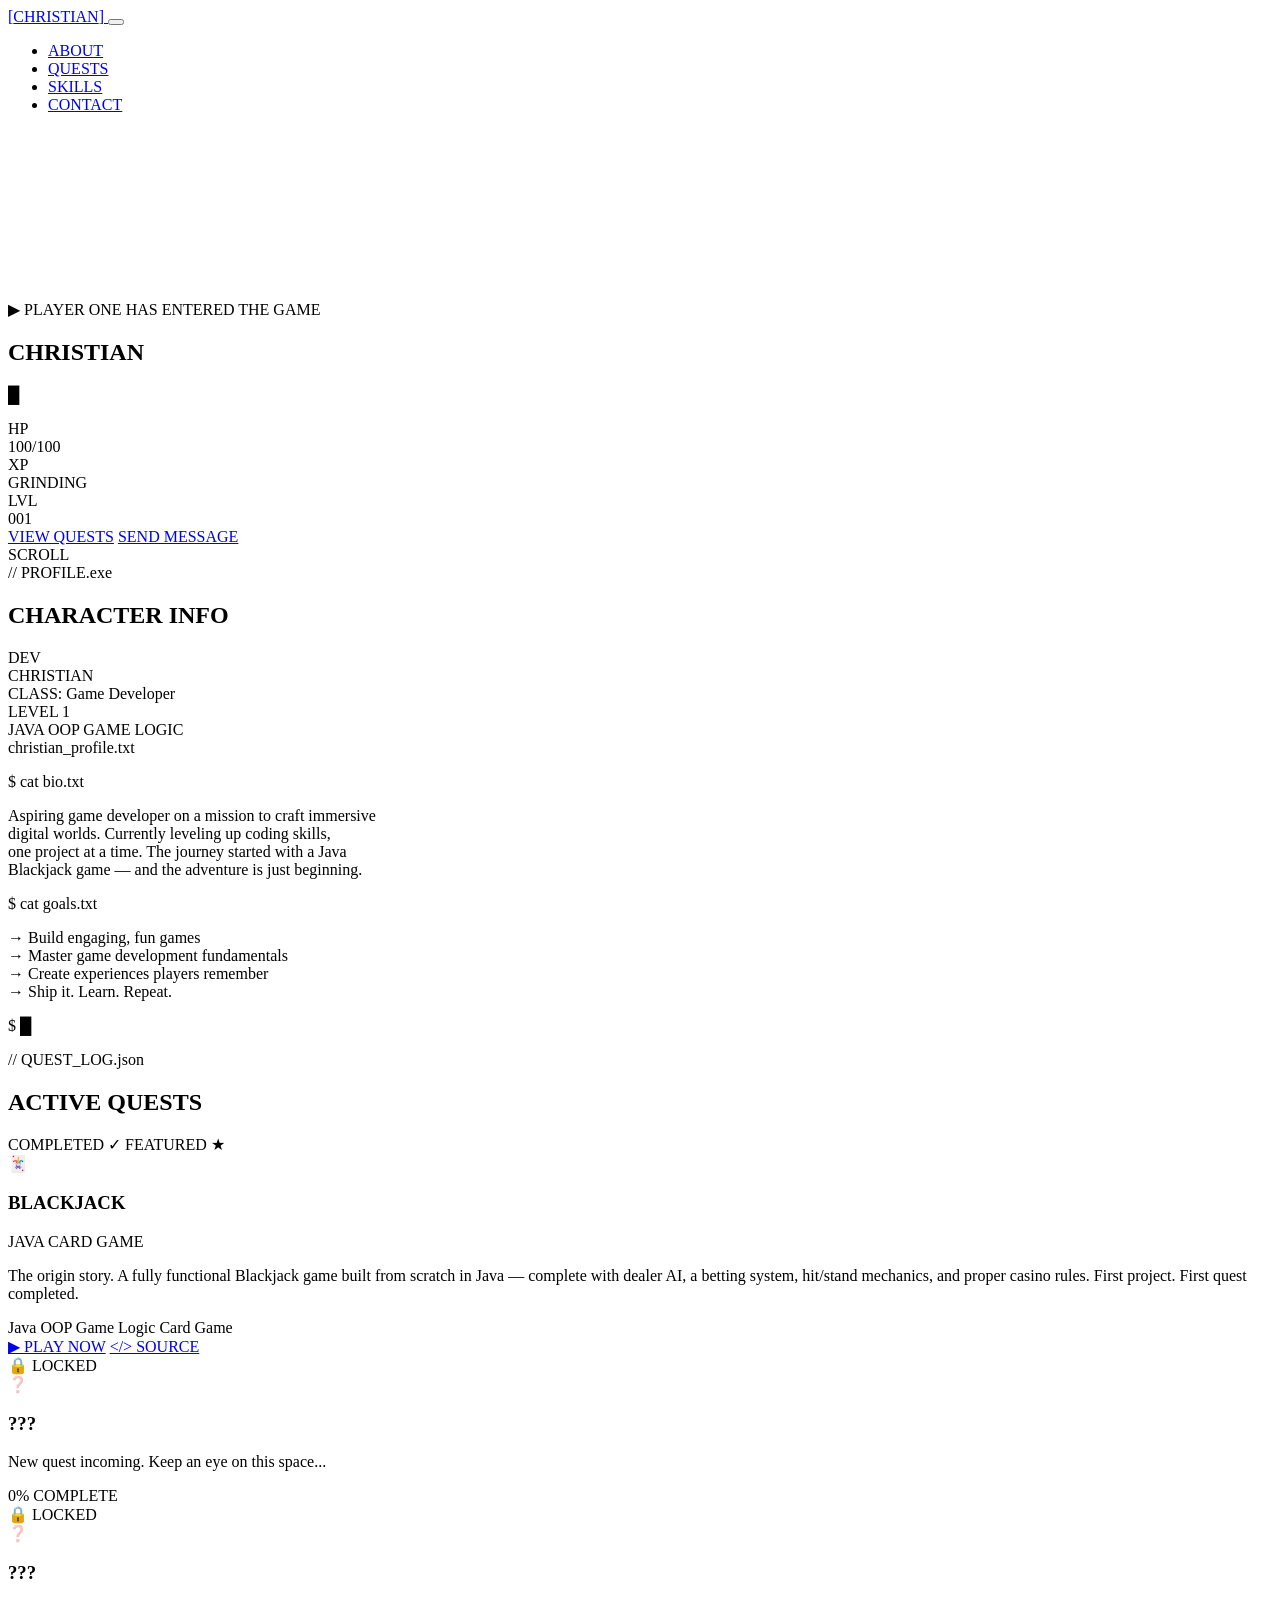
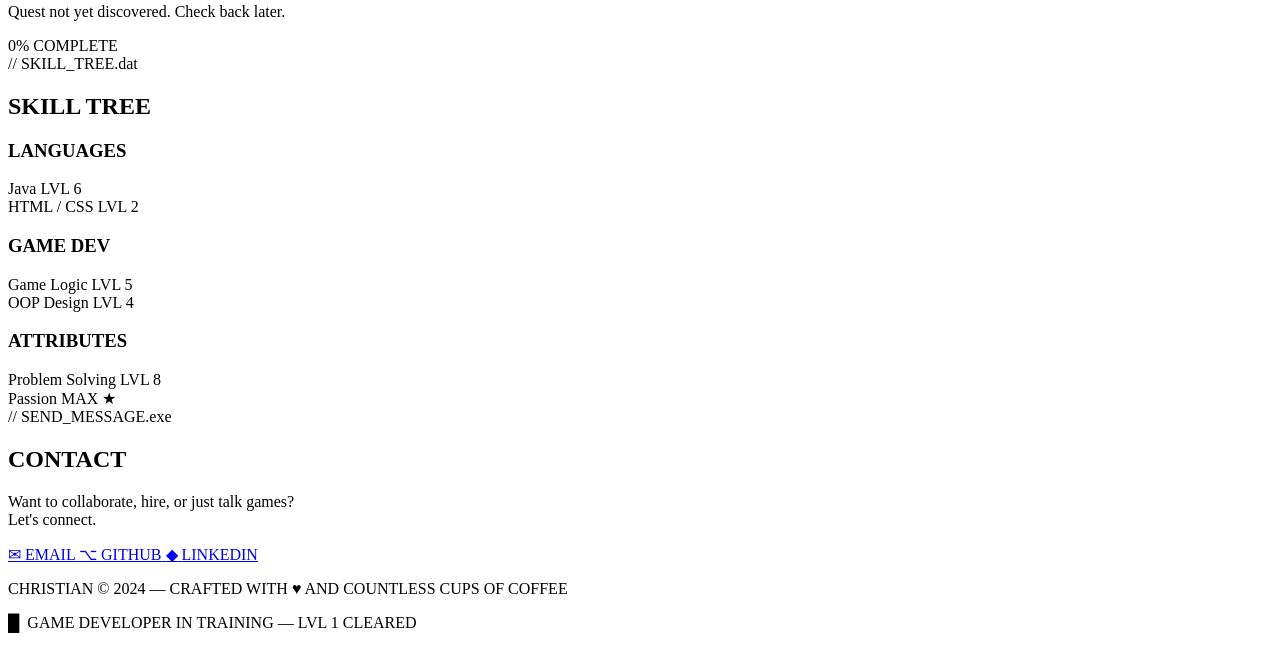
==== index.html @ 2ca14d45 "init: add portfolio HTML structure with all sections" ====
<!DOCTYPE html>
<html lang="en">
<head>
  <meta charset="UTF-8">
  <meta name="viewport" content="width=device-width, initial-scale=1.0">
  <title>Christian — Aspiring Game Developer</title>
  <link rel="preconnect" href="https://fonts.googleapis.com">
  <link rel="preconnect" href="https://fonts.gstatic.com" crossorigin>
  <link href="https://fonts.googleapis.com/css2?family=Press+Start+2P&family=Rajdhani:wght@300;400;500;600;700&family=JetBrains+Mono:wght@400;700&display=swap" rel="stylesheet">
  <link rel="stylesheet" href="assets/css/style.css">
</head>
<body>

  <div class="cursor" id="cursor"></div>
  <div class="cursor-dot" id="cursorDot"></div>
  <div class="scanlines"></div>

  <!-- ── NAV ── -->
  <nav class="nav" id="nav">
    <a href="#hero" class="nav-logo">
      <span class="bracket">[</span>CHRISTIAN<span class="bracket">]</span>
    </a>
    <button class="nav-toggle" id="navToggle" aria-label="Menu">
      <span></span><span></span><span></span>
    </button>
    <ul class="nav-links" id="navLinks">
      <li><a href="#about">ABOUT</a></li>
      <li><a href="#projects">QUESTS</a></li>
      <li><a href="#skills">SKILLS</a></li>
      <li><a href="#contact">CONTACT</a></li>
    </ul>
  </nav>

  <!-- ── HERO ── -->
  <section class="hero" id="hero">
    <canvas id="heroCanvas"></canvas>
    <div class="hero-content">
      <p class="hero-pre"><span class="blink">▶</span> PLAYER ONE HAS ENTERED THE GAME</p>
      <h1 class="hero-title glitch" data-text="CHRISTIAN">CHRISTIAN</h1>
      <p class="hero-sub"><span id="typewriter"></span><span class="blink">█</span></p>
      <div class="hero-stats">
        <div class="stat-row">
          <span class="stat-lbl">HP</span>
          <div class="stat-bar"><div class="stat-fill hp"></div></div>
          <span class="stat-val">100/100</span>
        </div>
        <div class="stat-row">
          <span class="stat-lbl">XP</span>
          <div class="stat-bar"><div class="stat-fill xp"></div></div>
          <span class="stat-val">GRINDING</span>
        </div>
        <div class="stat-row">
          <span class="stat-lbl">LVL</span>
          <div class="stat-bar"><div class="stat-fill lvl"></div></div>
          <span class="stat-val">001</span>
        </div>
      </div>
      <div class="hero-cta">
        <a href="#projects" class="btn btn-primary">VIEW QUESTS</a>
        <a href="#contact" class="btn btn-outline">SEND MESSAGE</a>
      </div>
    </div>
    <div class="scroll-hint">
      <span>SCROLL</span>
      <div class="scroll-arrow"></div>
    </div>
  </section>

  <!-- ── ABOUT ── -->
  <section class="section" id="about">
    <div class="container">
      <div class="section-head">
        <span class="section-pre">// PROFILE.exe</span>
        <h2 class="section-title">CHARACTER INFO</h2>
      </div>
      <div class="about-grid">
        <div class="char-card">
          <div class="char-avatar">
            <div class="pixel-char">
              <div class="px-head"></div>
              <div class="px-body"><span>DEV</span></div>
              <div class="px-legs"><div></div><div></div></div>
            </div>
          </div>
          <div class="char-meta">
            <div class="char-name">CHRISTIAN</div>
            <div class="char-class">CLASS: Game Developer</div>
            <div class="char-level">LEVEL <span class="gold">1</span></div>
            <div class="char-badges">
              <span class="badge green">JAVA</span>
              <span class="badge blue">OOP</span>
              <span class="badge gold">GAME LOGIC</span>
            </div>
          </div>
        </div>
        <div class="terminal-box">
          <div class="terminal-bar">
            <span class="tdot red"></span>
            <span class="tdot yellow"></span>
            <span class="tdot green"></span>
            <span class="tfile">christian_profile.txt</span>
          </div>
          <div class="terminal-body">
            <p><span class="prompt">$</span> <span class="cmd">cat bio.txt</span></p>
            <p class="out">
              Aspiring game developer on a mission to craft immersive<br>
              digital worlds. Currently leveling up coding skills,<br>
              one project at a time. The journey started with a Java<br>
              Blackjack game — and the adventure is just beginning.
            </p>
            <p><span class="prompt">$</span> <span class="cmd">cat goals.txt</span></p>
            <p class="out">
              → Build engaging, fun games<br>
              → Master game development fundamentals<br>
              → Create experiences players remember<br>
              → Ship it. Learn. Repeat.
            </p>
            <p><span class="prompt">$</span> <span class="blink">█</span></p>
          </div>
        </div>
      </div>
    </div>
  </section>

  <!-- ── PROJECTS ── -->
  <section class="section dark" id="projects">
    <div class="container">
      <div class="section-head">
        <span class="section-pre">// QUEST_LOG.json</span>
        <h2 class="section-title">ACTIVE QUESTS</h2>
      </div>
      <div class="projects-grid">

        <!-- Blackjack -->
        <div class="project-card featured">
          <div class="project-glow"></div>
          <div class="project-badges">
            <span class="badge green">COMPLETED ✓</span>
            <span class="badge gold">FEATURED ★</span>
          </div>
          <div class="project-icon">🃏</div>
          <h3 class="project-title">BLACKJACK</h3>
          <div class="project-meta">
            <span class="tag">JAVA</span>
            <span class="tag">CARD GAME</span>
          </div>
          <p class="project-desc">
            The origin story. A fully functional Blackjack game built from scratch in Java —
            complete with dealer AI, a betting system, hit/stand mechanics, and proper
            casino rules. First project. First quest completed.
          </p>
          <div class="project-tags">
            <span class="chip">Java</span>
            <span class="chip">OOP</span>
            <span class="chip">Game Logic</span>
            <span class="chip">Card Game</span>
          </div>
          <div class="project-actions">
            <a href="blackjack/" class="btn btn-primary btn-sm">▶ PLAY NOW</a>
            <a href="#" class="btn btn-outline btn-sm">&lt;/&gt; SOURCE</a>
          </div>
        </div>

        <!-- Locked 1 -->
        <div class="project-card locked">
          <div class="project-badges"><span class="badge dim">🔒 LOCKED</span></div>
          <div class="project-icon" style="opacity:.3">❓</div>
          <h3 class="project-title dim">???</h3>
          <p class="project-desc dim">New quest incoming. Keep an eye on this space...</p>
          <div class="xp-bar-wrap">
            <div class="xp-bar"><div class="xp-fill" style="width:0%"></div></div>
            <span class="xp-label">0% COMPLETE</span>
          </div>
        </div>

        <!-- Locked 2 -->
        <div class="project-card locked">
          <div class="project-badges"><span class="badge dim">🔒 LOCKED</span></div>
          <div class="project-icon" style="opacity:.3">❓</div>
          <h3 class="project-title dim">???</h3>
          <p class="project-desc dim">Quest not yet discovered. Check back later.</p>
          <div class="xp-bar-wrap">
            <div class="xp-bar"><div class="xp-fill" style="width:0%"></div></div>
            <span class="xp-label">0% COMPLETE</span>
          </div>
        </div>

      </div>
    </div>
  </section>

  <!-- ── SKILLS ── -->
  <section class="section" id="skills">
    <div class="container">
      <div class="section-head">
        <span class="section-pre">// SKILL_TREE.dat</span>
        <h2 class="section-title">SKILL TREE</h2>
      </div>
      <div class="skills-grid">

        <div class="skill-group">
          <h3 class="skill-group-title">LANGUAGES</h3>
          <div class="skill-item">
            <div class="skill-row">
              <span class="skill-name">Java</span>
              <span class="skill-lv">LVL 6</span>
            </div>
            <div class="xp-bar"><div class="xp-fill animate" data-xp="60"></div></div>
          </div>
          <div class="skill-item">
            <div class="skill-row">
              <span class="skill-name">HTML / CSS</span>
              <span class="skill-lv">LVL 2</span>
            </div>
            <div class="xp-bar"><div class="xp-fill animate" data-xp="20"></div></div>
          </div>
        </div>

        <div class="skill-group">
          <h3 class="skill-group-title">GAME DEV</h3>
          <div class="skill-item">
            <div class="skill-row">
              <span class="skill-name">Game Logic</span>
              <span class="skill-lv">LVL 5</span>
            </div>
            <div class="xp-bar"><div class="xp-fill animate" data-xp="50"></div></div>
          </div>
          <div class="skill-item">
            <div class="skill-row">
              <span class="skill-name">OOP Design</span>
              <span class="skill-lv">LVL 4</span>
            </div>
            <div class="xp-bar"><div class="xp-fill animate" data-xp="40"></div></div>
          </div>
        </div>

        <div class="skill-group">
          <h3 class="skill-group-title">ATTRIBUTES</h3>
          <div class="skill-item">
            <div class="skill-row">
              <span class="skill-name">Problem Solving</span>
              <span class="skill-lv">LVL 8</span>
            </div>
            <div class="xp-bar"><div class="xp-fill animate" data-xp="80"></div></div>
          </div>
          <div class="skill-item">
            <div class="skill-row">
              <span class="skill-name">Passion</span>
              <span class="skill-lv gold-text">MAX ★</span>
            </div>
            <div class="xp-bar"><div class="xp-fill animate gold-bar" data-xp="100"></div></div>
          </div>
        </div>

      </div>
    </div>
  </section>

  <!-- ── CONTACT ── -->
  <section class="section dark" id="contact">
    <div class="container">
      <div class="section-head">
        <span class="section-pre">// SEND_MESSAGE.exe</span>
        <h2 class="section-title">CONTACT</h2>
      </div>
      <div class="contact-wrap">
        <p class="contact-intro">
          Want to collaborate, hire, or just talk games?<br>Let's connect.
        </p>
        <div class="contact-links">
          <a href="mailto:christian@example.com" class="contact-card">
            <span class="contact-icon">✉</span>
            <span class="contact-lbl">EMAIL</span>
          </a>
          <a href="https://github.com" target="_blank" class="contact-card">
            <span class="contact-icon">⌥</span>
            <span class="contact-lbl">GITHUB</span>
          </a>
          <a href="https://linkedin.com" target="_blank" class="contact-card">
            <span class="contact-icon">◆</span>
            <span class="contact-lbl">LINKEDIN</span>
          </a>
        </div>
      </div>
    </div>
  </section>

  <!-- ── FOOTER ── -->
  <footer class="footer">
    <div class="container">
      <p class="footer-copy">
        <span class="green">CHRISTIAN</span> &copy; 2024 &mdash;
        CRAFTED WITH <span class="red">♥</span> AND COUNTLESS CUPS OF COFFEE
      </p>
      <p class="footer-sub">
        <span class="blink">█</span>&nbsp; GAME DEVELOPER IN TRAINING &mdash; LVL 1 CLEARED
      </p>
    </div>
  </footer>

  <script src="assets/js/main.js"></script>
</body>
</html>
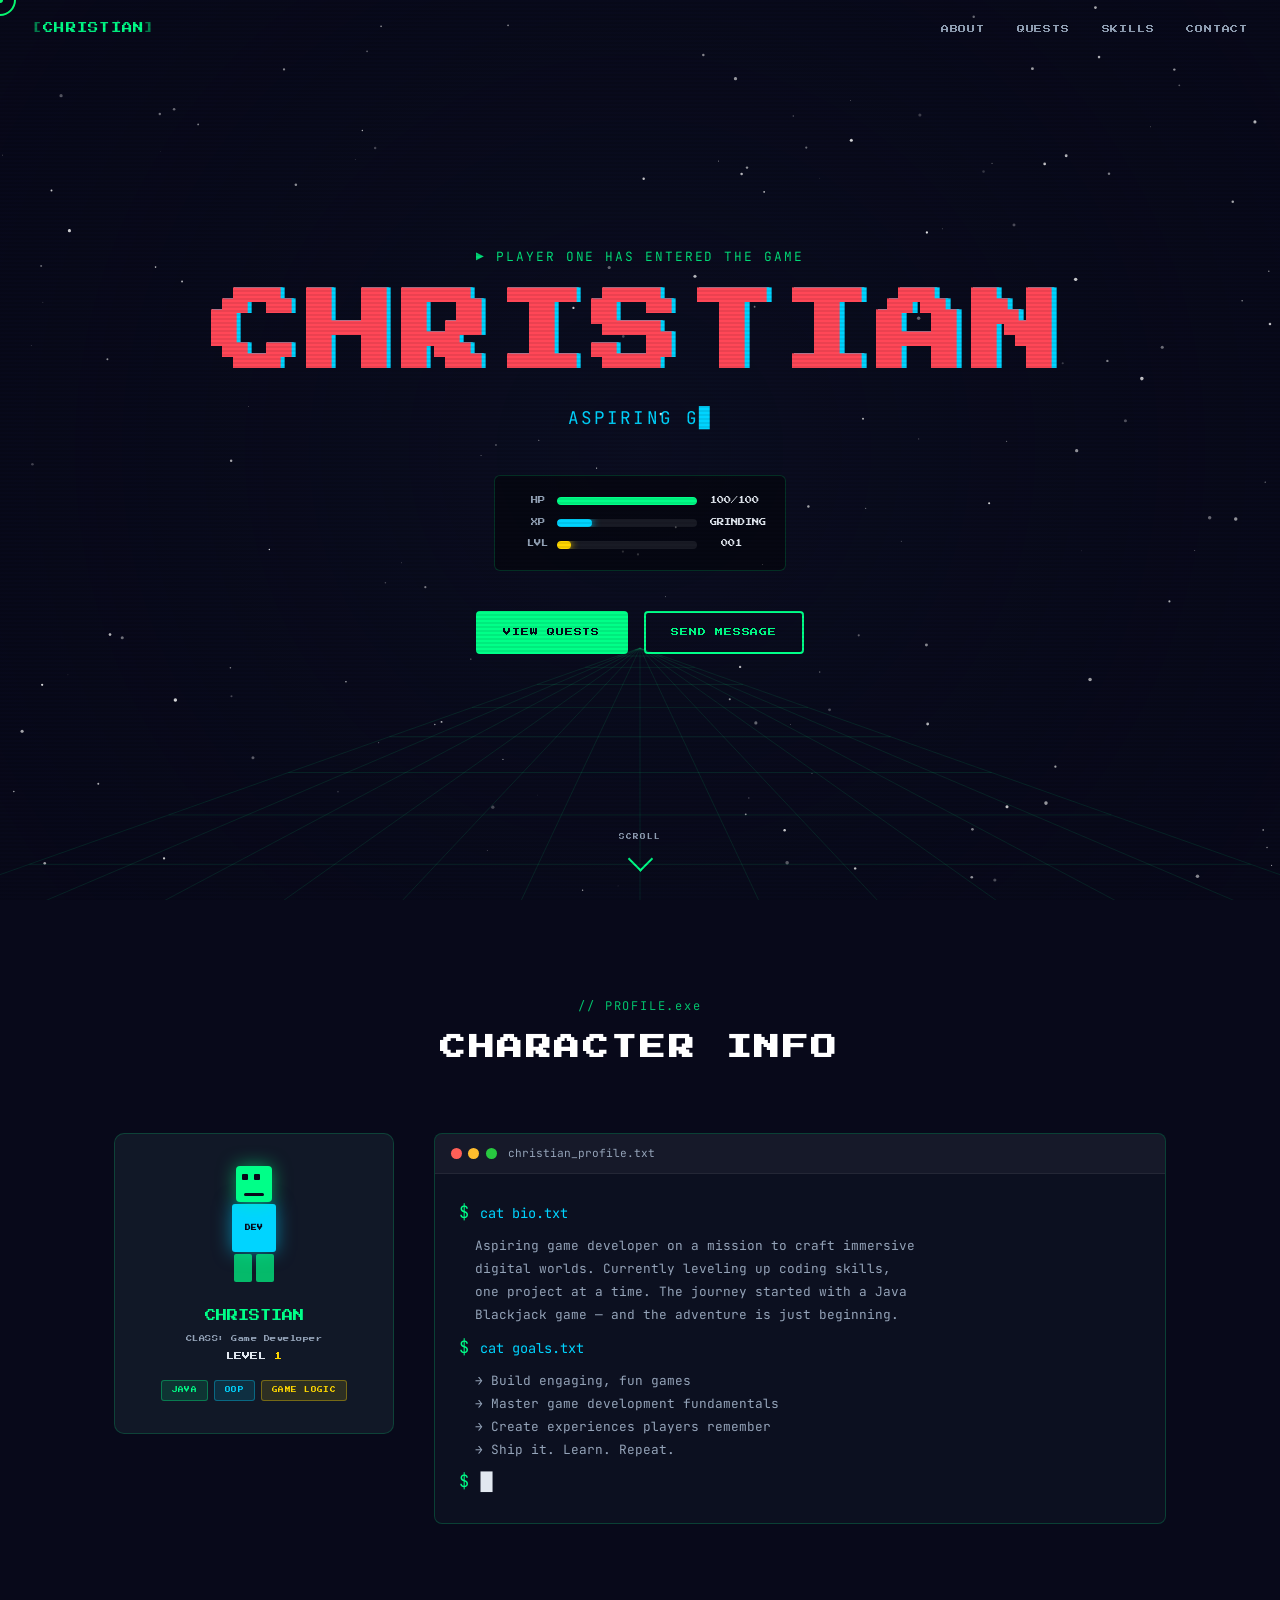
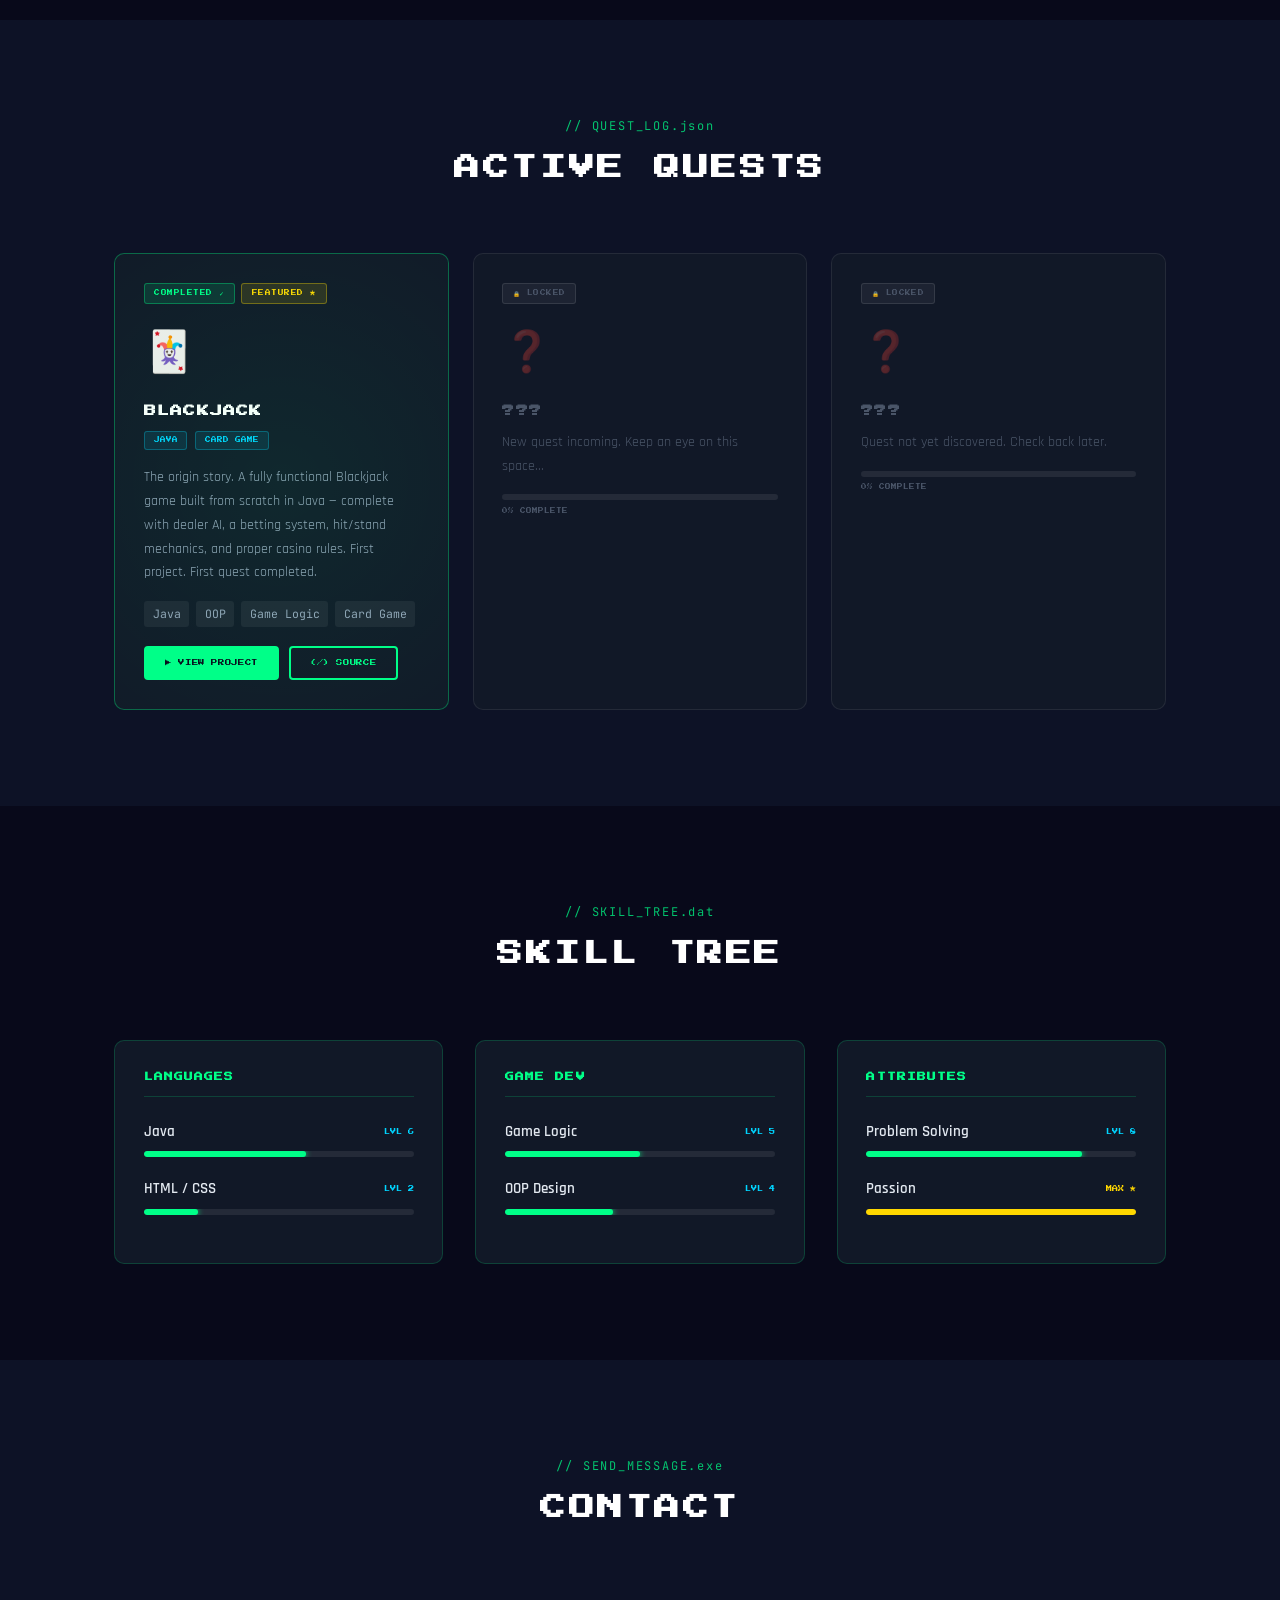
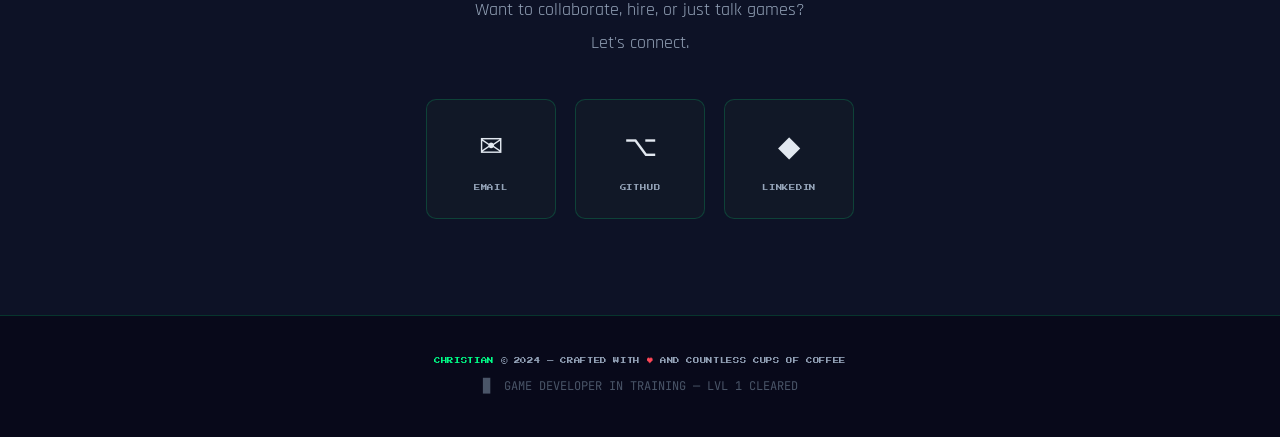
==== commit 834b0dc2: "feat: add Blackjack project showcase page with terminal demo and run instructions" ====
--- a/index.html
+++ b/index.html
@@ -156,8 +156,8 @@
             <span class="chip">Card Game</span>
           </div>
           <div class="project-actions">
-            <a href="blackjack/" class="btn btn-primary btn-sm">▶ PLAY NOW</a>
-            <a href="#" class="btn btn-outline btn-sm">&lt;/&gt; SOURCE</a>
+            <a href="blackjack/" class="btn btn-primary btn-sm">▶ VIEW PROJECT</a>
+            <a href="https://github.com" target="_blank" class="btn btn-outline btn-sm">&lt;/&gt; SOURCE</a>
           </div>
         </div>
 
--- a/assets/css/style.css
+++ b/assets/css/style.css
@@ -0,0 +1,724 @@
+/* ───────────────────────────────
+   TOKENS
+─────────────────────────────── */
+:root {
+  --bg:        #08091a;
+  --bg2:       #0d1226;
+  --panel:     #111827;
+  --border:    rgba(0,255,136,.18);
+  --green:     #00ff88;
+  --cyan:      #00d4ff;
+  --gold:      #ffd700;
+  --red:       #ff4757;
+  --dim:       #4a5568;
+  --text:      #e2e8f0;
+  --muted:     #94a3b8;
+  --glow-g:    0 0 18px rgba(0,255,136,.55);
+  --glow-c:    0 0 18px rgba(0,212,255,.55);
+  --glow-gold: 0 0 18px rgba(255,215,0,.55);
+  --font-px:   'Press Start 2P', monospace;
+  --font-body: 'Rajdhani', sans-serif;
+  --font-mono: 'JetBrains Mono', monospace;
+}
+
+/* ───────────────────────────────
+   RESET / BASE
+─────────────────────────────── */
+*, *::before, *::after { box-sizing: border-box; margin: 0; padding: 0; }
+
+html { scroll-behavior: smooth; }
+
+body {
+  background: var(--bg);
+  color: var(--text);
+  font-family: var(--font-body);
+  font-size: 17px;
+  line-height: 1.7;
+  overflow-x: hidden;
+  cursor: none;
+}
+
+a { color: inherit; text-decoration: none; }
+
+/* custom scrollbar */
+::-webkit-scrollbar { width: 6px; }
+::-webkit-scrollbar-track { background: var(--bg2); }
+::-webkit-scrollbar-thumb { background: var(--green); border-radius: 3px; }
+
+/* ───────────────────────────────
+   CURSOR
+─────────────────────────────── */
+.cursor, .cursor-dot {
+  position: fixed;
+  border-radius: 50%;
+  pointer-events: none;
+  z-index: 9999;
+  mix-blend-mode: difference;
+}
+.cursor {
+  width: 32px; height: 32px;
+  border: 2px solid var(--green);
+  transform: translate(-50%,-50%);
+  transition: transform .12s ease, width .2s, height .2s, border-color .2s;
+}
+.cursor-dot {
+  width: 6px; height: 6px;
+  background: var(--green);
+  transform: translate(-50%,-50%);
+}
+
+/* ───────────────────────────────
+   SCANLINES
+─────────────────────────────── */
+.scanlines {
+  position: fixed;
+  inset: 0;
+  background: repeating-linear-gradient(
+    to bottom,
+    transparent 0,
+    transparent 2px,
+    rgba(0,0,0,.08) 2px,
+    rgba(0,0,0,.08) 4px
+  );
+  pointer-events: none;
+  z-index: 9000;
+}
+
+/* ───────────────────────────────
+   ANIMATIONS
+─────────────────────────────── */
+@keyframes blink    { 0%,100%{opacity:1} 50%{opacity:0} }
+@keyframes float    { 0%,100%{transform:translateY(0)} 50%{transform:translateY(-12px)} }
+@keyframes glow-pulse { 0%,100%{box-shadow:var(--glow-g)} 50%{box-shadow:0 0 36px rgba(0,255,136,.9)} }
+@keyframes slideUp  { from{opacity:0;transform:translateY(40px)} to{opacity:1;transform:translateY(0)} }
+@keyframes xpFill   { from{width:0} to{width:var(--xp)} }
+@keyframes scroll-arrow {
+  0%  { opacity:1; transform:translateX(-50%) translateY(0) }
+  100%{ opacity:0; transform:translateX(-50%) translateY(12px) }
+}
+
+@keyframes glitch-1 {
+  0%,100%{ clip-path:inset(0 0 98% 0) }
+  20%    { clip-path:inset(30% 0 40% 0) }
+  40%    { clip-path:inset(70% 0 10% 0) }
+  60%    { clip-path:inset(10% 0 80% 0) }
+  80%    { clip-path:inset(55% 0 35% 0) }
+}
+@keyframes glitch-2 {
+  0%,100%{ clip-path:inset(98% 0 0 0) }
+  20%    { clip-path:inset(40% 0 30% 0) }
+  40%    { clip-path:inset(10% 0 70% 0) }
+  60%    { clip-path:inset(80% 0 10% 0) }
+  80%    { clip-path:inset(35% 0 55% 0) }
+}
+
+/* ───────────────────────────────
+   NAV
+─────────────────────────────── */
+.nav {
+  position: fixed;
+  top: 0; left: 0; right: 0;
+  display: flex;
+  align-items: center;
+  justify-content: space-between;
+  padding: .9rem 2rem;
+  z-index: 1000;
+  transition: background .3s, backdrop-filter .3s, box-shadow .3s;
+}
+.nav.scrolled {
+  background: rgba(8,9,26,.92);
+  backdrop-filter: blur(12px);
+  box-shadow: 0 1px 0 var(--border);
+}
+
+.nav-logo {
+  font-family: var(--font-px);
+  font-size: .65rem;
+  color: var(--green);
+  letter-spacing: .12em;
+}
+.nav-logo .bracket { opacity: .5; }
+.nav-logo:hover { text-shadow: var(--glow-g); }
+
+.nav-links {
+  display: flex;
+  gap: 2rem;
+  list-style: none;
+}
+.nav-links a {
+  font-family: var(--font-px);
+  font-size: .5rem;
+  letter-spacing: .1em;
+  color: var(--muted);
+  transition: color .2s, text-shadow .2s;
+}
+.nav-links a:hover { color: var(--green); text-shadow: var(--glow-g); }
+
+.nav-toggle {
+  display: none;
+  flex-direction: column;
+  gap: 5px;
+  background: none;
+  border: none;
+  cursor: none;
+  padding: 4px;
+}
+.nav-toggle span {
+  display: block;
+  width: 24px; height: 2px;
+  background: var(--green);
+  transition: .3s;
+}
+
+/* ───────────────────────────────
+   HERO
+─────────────────────────────── */
+.hero {
+  position: relative;
+  height: 100vh;
+  min-height: 600px;
+  display: flex;
+  align-items: center;
+  justify-content: center;
+  overflow: hidden;
+}
+#heroCanvas {
+  position: absolute;
+  inset: 0;
+  width: 100%;
+  height: 100%;
+}
+
+.hero-content {
+  position: relative;
+  z-index: 2;
+  text-align: center;
+  animation: slideUp .8s ease .2s both;
+}
+
+.hero-pre {
+  font-family: var(--font-mono);
+  font-size: .8rem;
+  color: var(--green);
+  letter-spacing: .15em;
+  margin-bottom: 1.2rem;
+  opacity: .85;
+}
+
+.hero-title {
+  font-family: var(--font-px);
+  font-size: clamp(2rem, 8vw, 5.5rem);
+  color: #fff;
+  letter-spacing: .08em;
+  line-height: 1.1;
+  margin-bottom: 1.2rem;
+  position: relative;
+}
+
+/* Glitch effect */
+.glitch::before,
+.glitch::after {
+  content: attr(data-text);
+  position: absolute;
+  inset: 0;
+  font-family: inherit;
+  font-size: inherit;
+  letter-spacing: inherit;
+}
+.glitch::before {
+  color: var(--cyan);
+  left: 3px;
+  text-shadow: -2px 0 var(--red);
+  animation: glitch-1 2.5s infinite steps(1) 1s;
+}
+.glitch::after {
+  color: var(--red);
+  left: -3px;
+  text-shadow: 2px 0 var(--cyan);
+  animation: glitch-2 2.5s infinite steps(1) 1s;
+}
+
+.hero-sub {
+  font-family: var(--font-mono);
+  font-size: clamp(.75rem, 2vw, 1.1rem);
+  color: var(--cyan);
+  letter-spacing: .12em;
+  min-height: 1.8em;
+  margin-bottom: 2.5rem;
+}
+
+.hero-stats {
+  display: inline-flex;
+  flex-direction: column;
+  gap: .6rem;
+  margin-bottom: 2.5rem;
+  background: rgba(0,0,0,.4);
+  border: 1px solid var(--border);
+  padding: 1.2rem 2rem;
+  border-radius: 6px;
+}
+.stat-row {
+  display: flex;
+  align-items: center;
+  gap: .8rem;
+  font-family: var(--font-px);
+  font-size: .45rem;
+}
+.stat-lbl { color: var(--muted); width: 2.5em; text-align: right; }
+.stat-val  { color: var(--text); width: 6em; }
+.stat-bar  {
+  width: 140px; height: 8px;
+  background: rgba(255,255,255,.08);
+  border-radius: 4px;
+  overflow: hidden;
+}
+.stat-fill {
+  height: 100%;
+  border-radius: 4px;
+  transition: width 1.2s ease;
+}
+.stat-fill.hp  { width: 100%; background: var(--green); box-shadow: 0 0 8px var(--green); }
+.stat-fill.xp  { width: 25%;  background: var(--cyan);  box-shadow: 0 0 8px var(--cyan);  }
+.stat-fill.lvl { width: 10%;  background: var(--gold);  box-shadow: 0 0 8px var(--gold);  }
+
+.hero-cta {
+  display: flex;
+  gap: 1rem;
+  justify-content: center;
+  flex-wrap: wrap;
+}
+
+/* ───────────────────────────────
+   BUTTONS
+─────────────────────────────── */
+.btn {
+  font-family: var(--font-px);
+  font-size: .5rem;
+  letter-spacing: .1em;
+  padding: .8rem 1.6rem;
+  border-radius: 4px;
+  border: 2px solid transparent;
+  cursor: none;
+  transition: box-shadow .2s, transform .15s, background .2s;
+  display: inline-block;
+}
+.btn:active { transform: scale(.96); }
+
+.btn-primary {
+  background: var(--green);
+  color: #08091a;
+  border-color: var(--green);
+}
+.btn-primary:hover { box-shadow: var(--glow-g); }
+
+.btn-outline {
+  background: transparent;
+  color: var(--green);
+  border-color: var(--green);
+}
+.btn-outline:hover { background: rgba(0,255,136,.1); box-shadow: var(--glow-g); }
+
+.btn-sm { font-size: .4rem; padding: .6rem 1.2rem; }
+
+/* ───────────────────────────────
+   SCROLL HINT
+─────────────────────────────── */
+.scroll-hint {
+  position: absolute;
+  bottom: 2rem;
+  left: 50%;
+  transform: translateX(-50%);
+  text-align: center;
+  font-family: var(--font-px);
+  font-size: .35rem;
+  color: var(--muted);
+  letter-spacing: .15em;
+  z-index: 2;
+}
+.scroll-arrow {
+  margin: .5rem auto 0;
+  width: 18px; height: 18px;
+  border-right: 2px solid var(--green);
+  border-bottom: 2px solid var(--green);
+  transform: rotate(45deg);
+  animation: scroll-arrow 1.2s ease-in-out infinite;
+}
+
+/* ───────────────────────────────
+   SECTIONS
+─────────────────────────────── */
+.section { padding: 6rem 0; }
+.section.dark { background: var(--bg2); }
+
+.container { max-width: 1100px; margin: 0 auto; padding: 0 1.5rem; }
+
+.section-head {
+  text-align: center;
+  margin-bottom: 4rem;
+}
+.section-pre {
+  display: block;
+  font-family: var(--font-mono);
+  font-size: .75rem;
+  color: var(--green);
+  letter-spacing: .15em;
+  margin-bottom: .6rem;
+  opacity: .75;
+}
+.section-title {
+  font-family: var(--font-px);
+  font-size: clamp(1rem, 3vw, 1.6rem);
+  color: #fff;
+  letter-spacing: .1em;
+}
+
+/* ───────────────────────────────
+   ABOUT
+─────────────────────────────── */
+.about-grid {
+  display: grid;
+  grid-template-columns: 280px 1fr;
+  gap: 2.5rem;
+  align-items: start;
+}
+
+.char-card {
+  background: var(--panel);
+  border: 1px solid var(--border);
+  border-radius: 10px;
+  padding: 2rem 1.5rem;
+  text-align: center;
+  animation: float 5s ease-in-out infinite;
+}
+
+/* Pixel art character (CSS only) */
+.pixel-char {
+  display: flex;
+  flex-direction: column;
+  align-items: center;
+  gap: 2px;
+  margin-bottom: 1.5rem;
+}
+.px-head {
+  width: 36px; height: 36px;
+  background: var(--green);
+  border-radius: 4px;
+  position: relative;
+  box-shadow: var(--glow-g);
+}
+.px-head::before {
+  content:'';
+  position: absolute;
+  top: 8px; left: 6px;
+  width: 6px; height: 6px;
+  background: var(--bg);
+  box-shadow: 12px 0 0 var(--bg);
+  border-radius: 1px;
+}
+.px-head::after {
+  content:'';
+  position: absolute;
+  bottom: 6px; left: 8px;
+  width: 20px; height: 3px;
+  background: var(--bg);
+  border-radius: 2px;
+}
+.px-body {
+  width: 44px; height: 48px;
+  background: var(--cyan);
+  border-radius: 3px;
+  display: flex;
+  align-items: center;
+  justify-content: center;
+  box-shadow: var(--glow-c);
+}
+.px-body span {
+  font-family: var(--font-px);
+  font-size: .35rem;
+  color: var(--bg);
+  font-weight: 700;
+}
+.px-legs {
+  display: flex;
+  gap: 4px;
+}
+.px-legs div {
+  width: 18px; height: 28px;
+  background: var(--green);
+  border-radius: 2px;
+  opacity: .7;
+}
+
+.char-meta { font-family: var(--font-px); }
+.char-name  { font-size: .7rem; color: var(--green); margin-bottom: .5rem; }
+.char-class { font-size: .38rem; color: var(--muted); letter-spacing: .08em; margin-bottom: .4rem; }
+.char-level { font-size: .5rem; color: var(--text); margin-bottom: 1rem; }
+.char-badges { display: flex; flex-wrap: wrap; gap: .4rem; justify-content: center; }
+
+/* Badges / chips */
+.badge {
+  font-family: var(--font-px);
+  font-size: .35rem;
+  letter-spacing: .08em;
+  padding: .3rem .6rem;
+  border-radius: 3px;
+  display: inline-block;
+}
+.badge.green  { background: rgba(0,255,136,.12); color: var(--green); border: 1px solid rgba(0,255,136,.35); }
+.badge.blue   { background: rgba(0,212,255,.12); color: var(--cyan);  border: 1px solid rgba(0,212,255,.35); }
+.badge.gold   { background: rgba(255,215,0,.12); color: var(--gold);  border: 1px solid rgba(255,215,0,.35); }
+.badge.dim    { background: rgba(255,255,255,.05); color: var(--dim); border: 1px solid rgba(255,255,255,.1); }
+
+/* Terminal box */
+.terminal-box {
+  background: #0c1020;
+  border: 1px solid rgba(0,255,136,.2);
+  border-radius: 8px;
+  overflow: hidden;
+}
+.terminal-bar {
+  display: flex;
+  align-items: center;
+  gap: .4rem;
+  background: rgba(255,255,255,.04);
+  padding: .6rem 1rem;
+  border-bottom: 1px solid rgba(255,255,255,.06);
+}
+.tdot { width: 11px; height: 11px; border-radius: 50%; display: inline-block; }
+.tdot.red    { background: #ff5f57; }
+.tdot.yellow { background: #ffbd2e; }
+.tdot.green  { background: #28c840; }
+.tfile {
+  font-family: var(--font-mono);
+  font-size: .7rem;
+  color: var(--muted);
+  margin-left: .3rem;
+}
+.terminal-body { padding: 1.5rem 1.5rem 1.2rem; }
+.terminal-body p { margin-bottom: .4rem; }
+.prompt { color: var(--green); font-family: var(--font-mono); margin-right: .4rem; }
+.cmd    { color: var(--cyan); font-family: var(--font-mono); font-size: .85rem; }
+.out    { color: var(--muted); font-family: var(--font-mono); font-size: .8rem; line-height: 1.8; padding-left: 1rem; margin-bottom: .8rem; }
+
+/* ───────────────────────────────
+   PROJECTS
+─────────────────────────────── */
+.projects-grid {
+  display: grid;
+  grid-template-columns: repeat(3, 1fr);
+  gap: 1.5rem;
+}
+
+.project-card {
+  position: relative;
+  background: var(--panel);
+  border: 1px solid rgba(255,255,255,.08);
+  border-radius: 10px;
+  padding: 1.8rem;
+  transition: transform .25s, border-color .25s, box-shadow .25s;
+  overflow: hidden;
+}
+.project-card:hover { transform: translateY(-6px); }
+.project-card.featured {
+  border-color: rgba(0,255,136,.35);
+  grid-column: 1; /* keep it first */
+}
+.project-card.featured:hover { box-shadow: 0 0 40px rgba(0,255,136,.2); }
+.project-glow {
+  position: absolute;
+  inset: -40%;
+  background: radial-gradient(circle, rgba(0,255,136,.07) 0%, transparent 70%);
+  pointer-events: none;
+  animation: glow-pulse 3s ease-in-out infinite;
+}
+.project-card.locked { opacity: .65; }
+.project-card.locked:hover { transform: none; }
+
+.project-badges { display: flex; flex-wrap: wrap; gap: .4rem; margin-bottom: 1rem; }
+.project-icon   { font-size: 2.5rem; margin-bottom: .8rem; display: block; }
+.project-title  {
+  font-family: var(--font-px);
+  font-size: .75rem;
+  color: #fff;
+  letter-spacing: .1em;
+  margin-bottom: .6rem;
+}
+.project-title.dim { color: var(--dim); }
+.project-meta { display: flex; gap: .5rem; margin-bottom: 1rem; }
+
+.tag {
+  font-family: var(--font-px);
+  font-size: .35rem;
+  padding: .25rem .55rem;
+  background: rgba(0,212,255,.1);
+  color: var(--cyan);
+  border: 1px solid rgba(0,212,255,.3);
+  border-radius: 3px;
+}
+.chip {
+  font-family: var(--font-mono);
+  font-size: .72rem;
+  padding: .2rem .55rem;
+  background: rgba(255,255,255,.06);
+  color: var(--muted);
+  border-radius: 3px;
+  display: inline-block;
+}
+.project-desc  { color: var(--muted); font-size: .9rem; line-height: 1.65; margin-bottom: 1rem; }
+.project-desc.dim { color: var(--dim); }
+.project-tags  { display: flex; flex-wrap: wrap; gap: .4rem; margin-bottom: 1.2rem; }
+.project-actions { display: flex; gap: .6rem; flex-wrap: wrap; }
+
+.xp-bar-wrap { margin-top: 1rem; }
+.xp-bar {
+  height: 6px;
+  background: rgba(255,255,255,.08);
+  border-radius: 3px;
+  overflow: hidden;
+}
+.xp-fill {
+  height: 100%;
+  background: var(--green);
+  border-radius: 3px;
+  width: 0;
+  transition: width 1.2s ease;
+  box-shadow: 0 0 6px var(--green);
+}
+.xp-fill.gold-bar { background: var(--gold); box-shadow: 0 0 8px var(--gold); }
+.xp-label {
+  font-family: var(--font-px);
+  font-size: .35rem;
+  color: var(--dim);
+  margin-top: .4rem;
+  display: block;
+}
+
+/* ───────────────────────────────
+   SKILLS
+─────────────────────────────── */
+.skills-grid {
+  display: grid;
+  grid-template-columns: repeat(3, 1fr);
+  gap: 2rem;
+}
+.skill-group {
+  background: var(--panel);
+  border: 1px solid var(--border);
+  border-radius: 10px;
+  padding: 1.8rem;
+}
+.skill-group-title {
+  font-family: var(--font-px);
+  font-size: .55rem;
+  color: var(--green);
+  letter-spacing: .12em;
+  margin-bottom: 1.4rem;
+  padding-bottom: .7rem;
+  border-bottom: 1px solid var(--border);
+}
+.skill-item    { margin-bottom: 1.2rem; }
+.skill-row     { display: flex; justify-content: space-between; align-items: center; margin-bottom: .4rem; }
+.skill-name    { font-family: var(--font-body); font-weight: 600; color: var(--text); font-size: .95rem; }
+.skill-lv      { font-family: var(--font-px); font-size: .38rem; color: var(--cyan); }
+.gold-text     { color: var(--gold) !important; }
+
+/* ───────────────────────────────
+   CONTACT
+─────────────────────────────── */
+.contact-wrap  { text-align: center; }
+.contact-intro {
+  font-size: 1.15rem;
+  color: var(--muted);
+  margin-bottom: 2.5rem;
+  line-height: 1.8;
+}
+.contact-links {
+  display: flex;
+  gap: 1.2rem;
+  justify-content: center;
+  flex-wrap: wrap;
+}
+.contact-card {
+  display: flex;
+  flex-direction: column;
+  align-items: center;
+  gap: .6rem;
+  padding: 1.5rem 2rem;
+  background: var(--panel);
+  border: 1px solid var(--border);
+  border-radius: 10px;
+  transition: border-color .2s, box-shadow .2s, transform .2s;
+  min-width: 130px;
+}
+.contact-card:hover {
+  border-color: var(--green);
+  box-shadow: var(--glow-g);
+  transform: translateY(-4px);
+}
+.contact-icon { font-size: 1.8rem; }
+.contact-lbl  {
+  font-family: var(--font-px);
+  font-size: .4rem;
+  letter-spacing: .12em;
+  color: var(--muted);
+}
+.contact-card:hover .contact-lbl { color: var(--green); }
+
+/* ───────────────────────────────
+   FOOTER
+─────────────────────────────── */
+.footer {
+  padding: 2.5rem 0;
+  border-top: 1px solid var(--border);
+  text-align: center;
+}
+.footer-copy {
+  font-family: var(--font-px);
+  font-size: .4rem;
+  letter-spacing: .1em;
+  color: var(--muted);
+  margin-bottom: .6rem;
+}
+.footer-sub {
+  font-family: var(--font-mono);
+  font-size: .75rem;
+  color: var(--dim);
+}
+.green  { color: var(--green); }
+.red    { color: var(--red); }
+.gold   { color: var(--gold); }
+.gold-text { color: var(--gold); }
+.blink  { animation: blink 1s step-start infinite; }
+
+/* ───────────────────────────────
+   RESPONSIVE
+─────────────────────────────── */
+@media (max-width: 900px) {
+  .projects-grid { grid-template-columns: 1fr 1fr; }
+  .skills-grid   { grid-template-columns: 1fr 1fr; }
+  .about-grid    { grid-template-columns: 1fr; }
+  .char-card     { max-width: 300px; margin: 0 auto; }
+}
+
+@media (max-width: 640px) {
+  .nav-links {
+    display: none;
+    position: fixed;
+    top: 0; left: 0; right: 0; bottom: 0;
+    background: rgba(8,9,26,.97);
+    flex-direction: column;
+    align-items: center;
+    justify-content: center;
+    gap: 2.5rem;
+    z-index: 999;
+  }
+  .nav-links.open { display: flex; }
+  .nav-links a    { font-size: .7rem; }
+  .nav-toggle { display: flex; z-index: 1001; }
+
+  .projects-grid { grid-template-columns: 1fr; }
+  .skills-grid   { grid-template-columns: 1fr; }
+
+  .hero-stats { padding: 1rem 1.2rem; }
+  .stat-bar   { width: 100px; }
+}
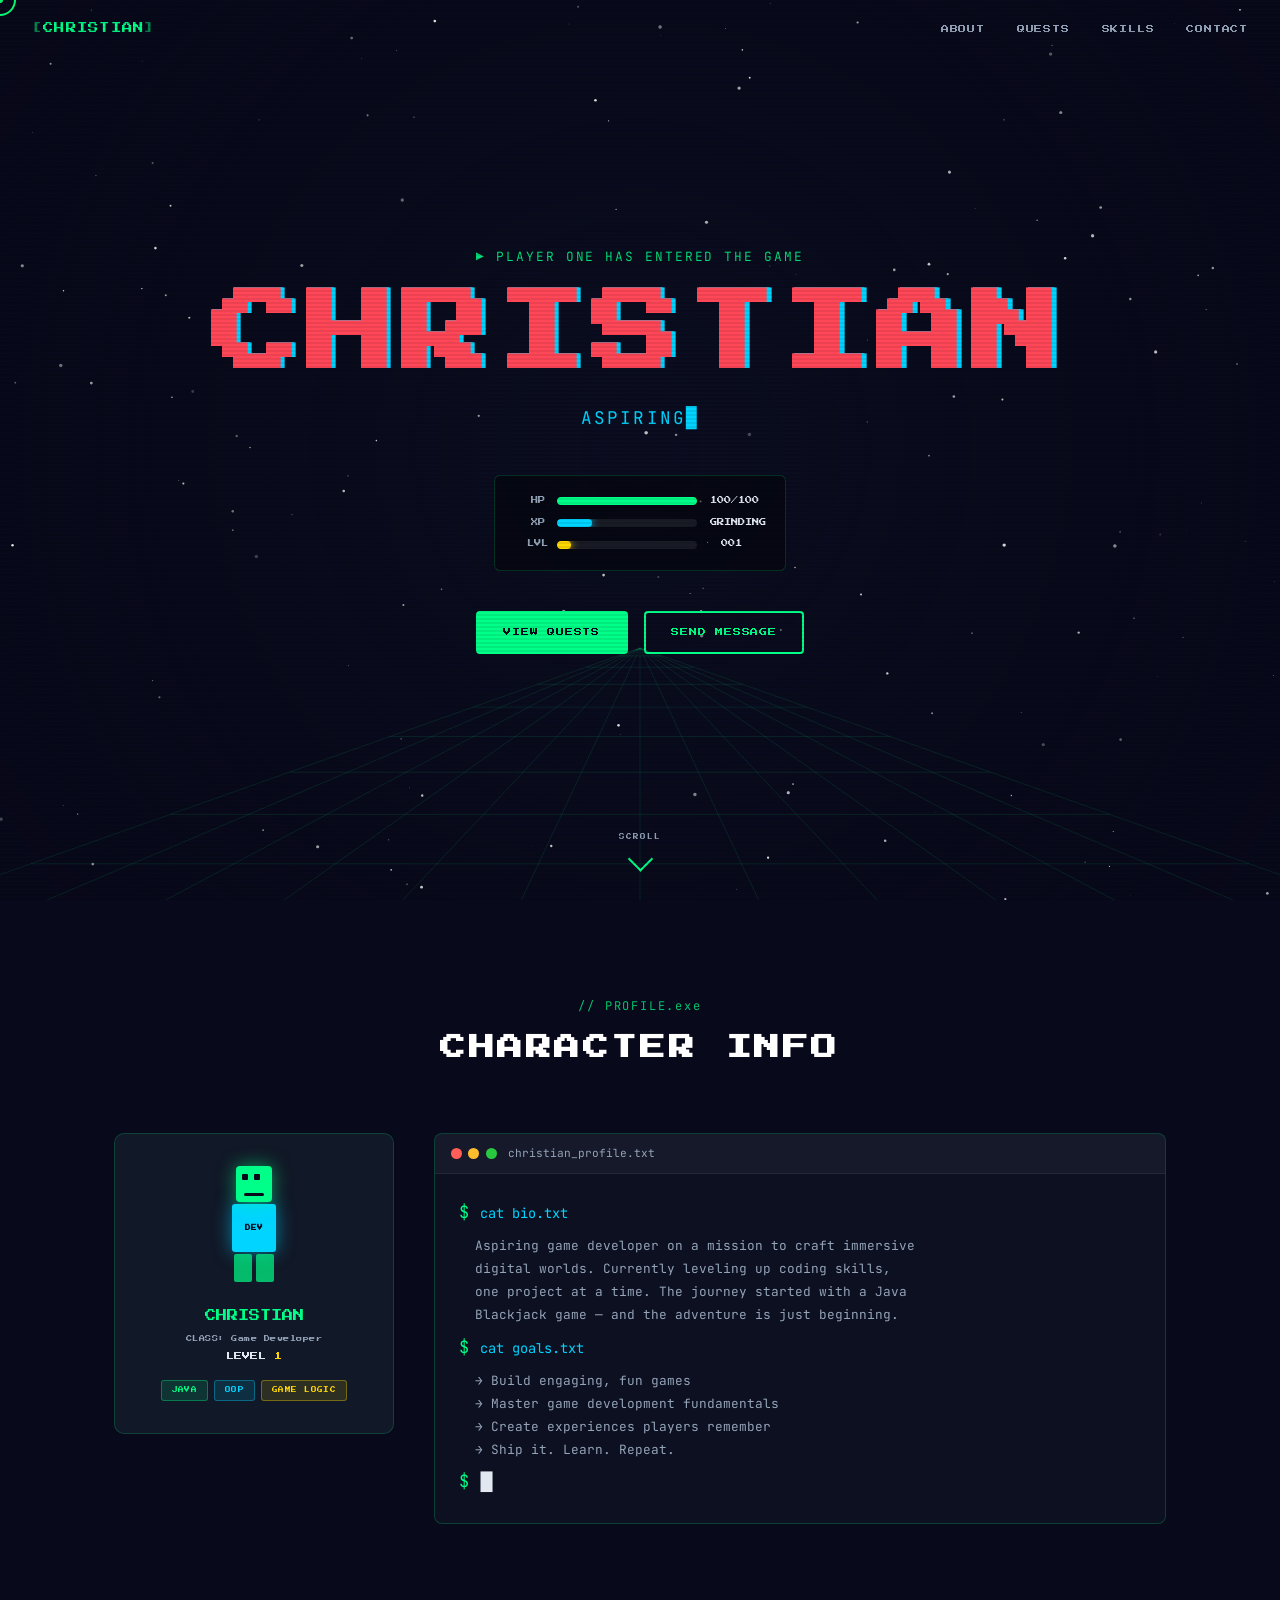
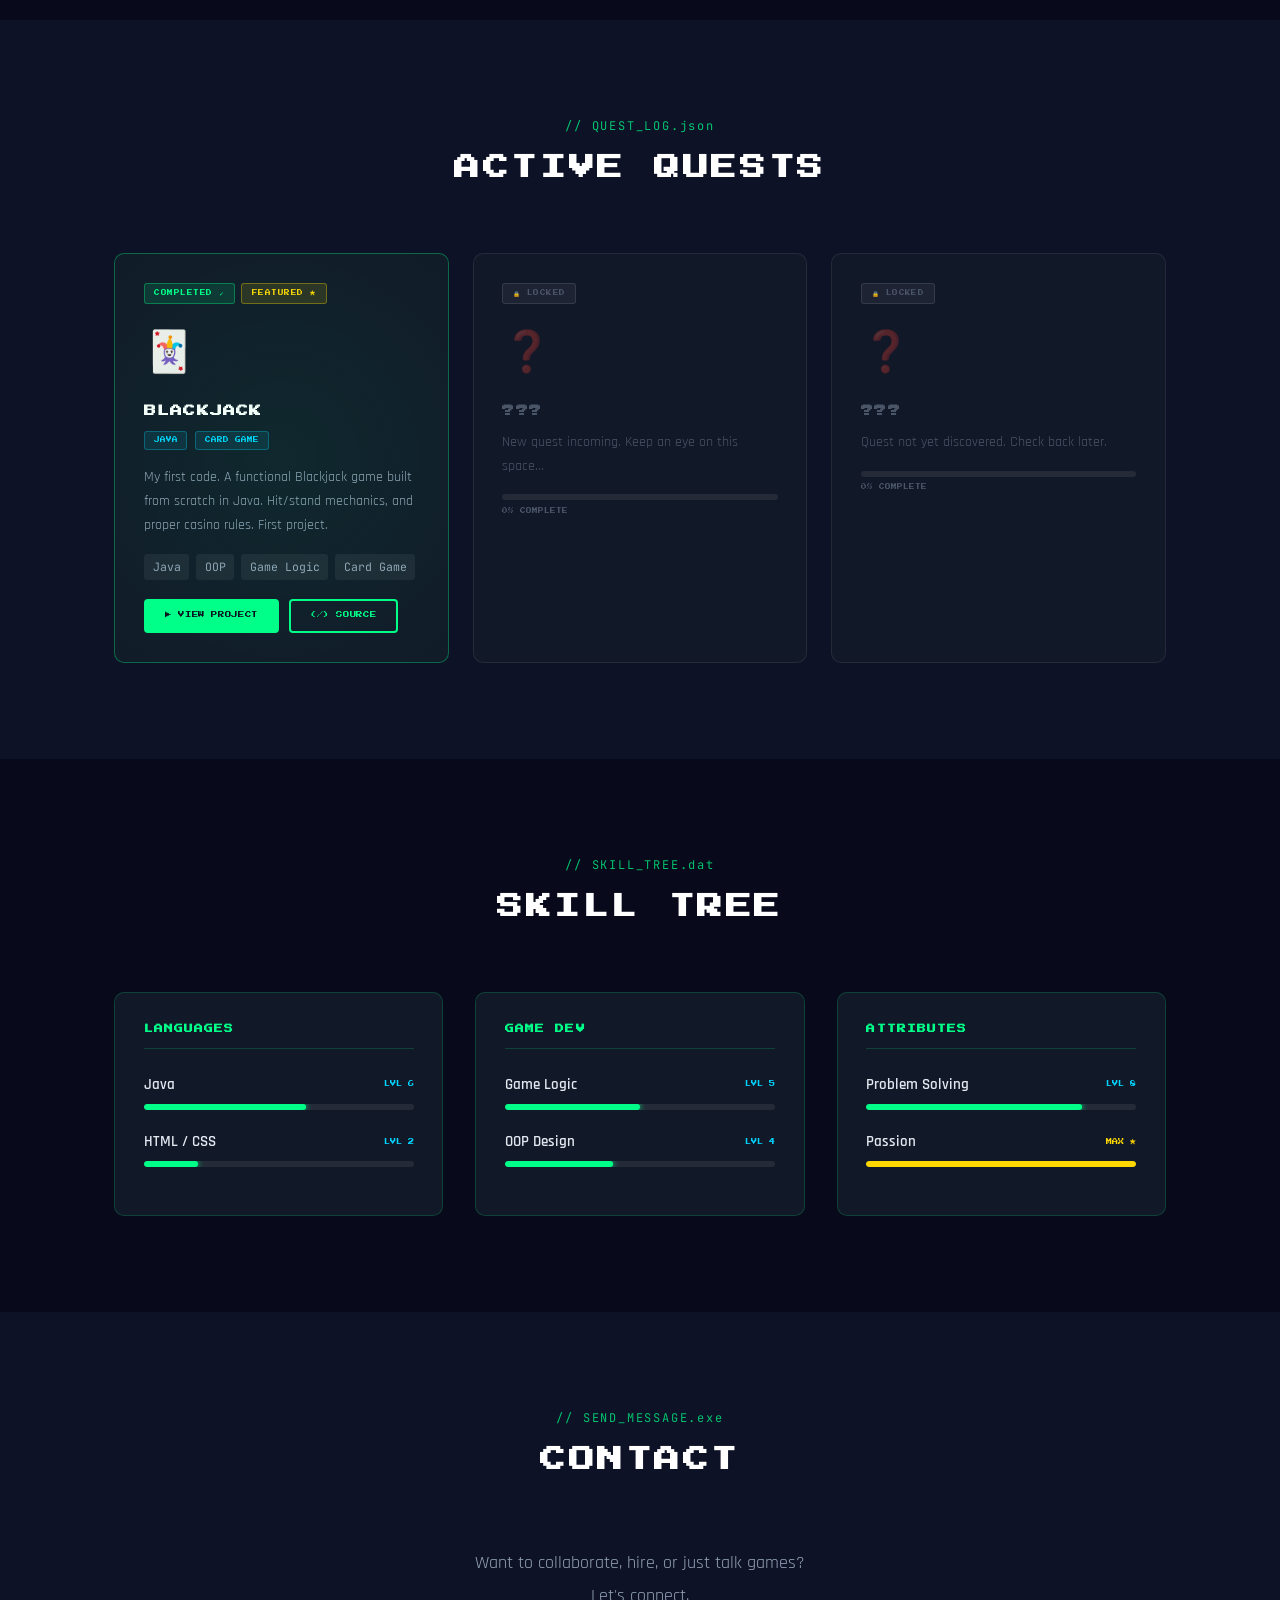
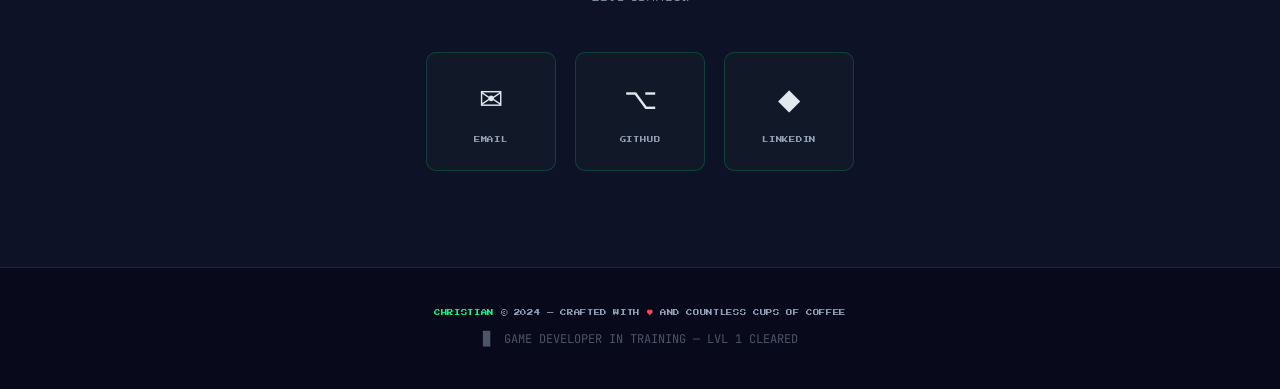
==== commit d059095e: "update wording to be more generic" ====
--- a/index.html
+++ b/index.html
@@ -145,9 +145,8 @@
             <span class="tag">CARD GAME</span>
           </div>
           <p class="project-desc">
-            The origin story. A fully functional Blackjack game built from scratch in Java —
-            complete with dealer AI, a betting system, hit/stand mechanics, and proper
-            casino rules. First project. First quest completed.
+            My first code. A functional Blackjack game built from scratch in Java. Hit/stand mechanics, and proper
+            casino rules. First project.
           </p>
           <div class="project-tags">
             <span class="chip">Java</span>
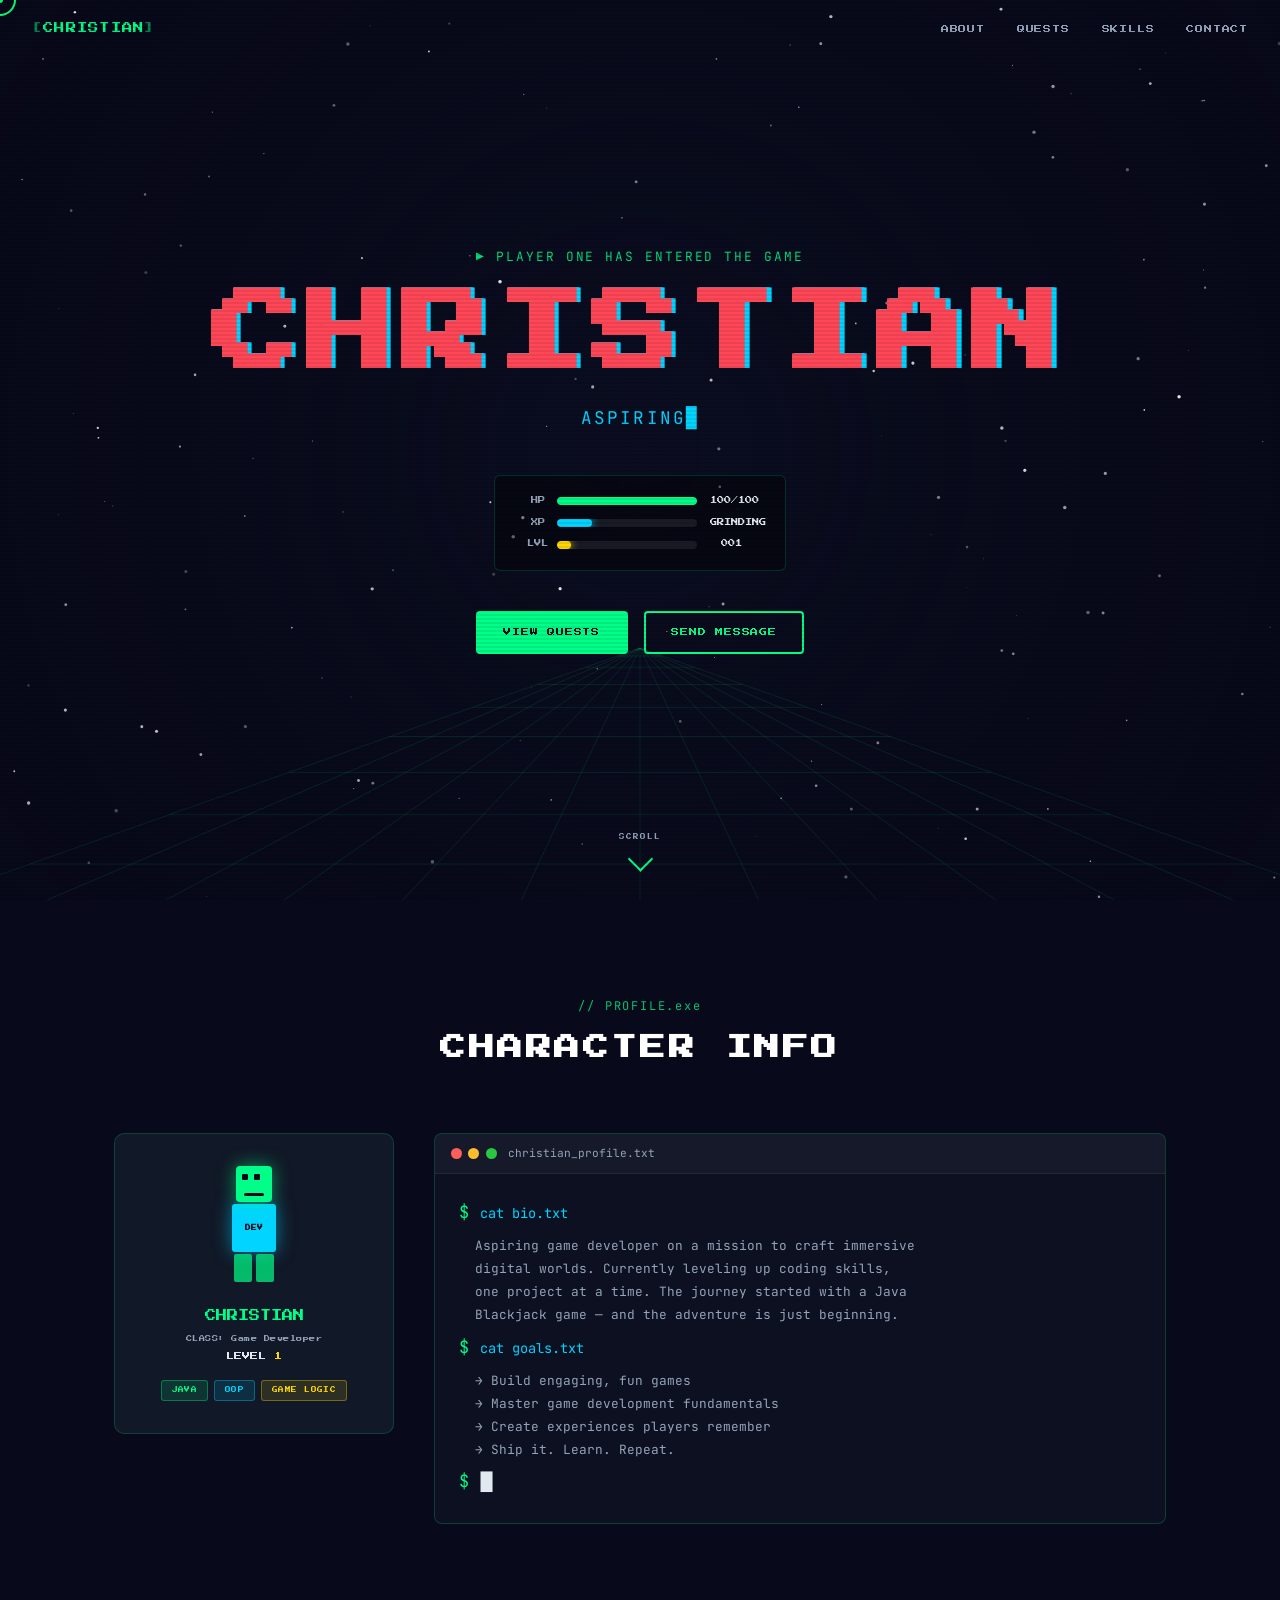
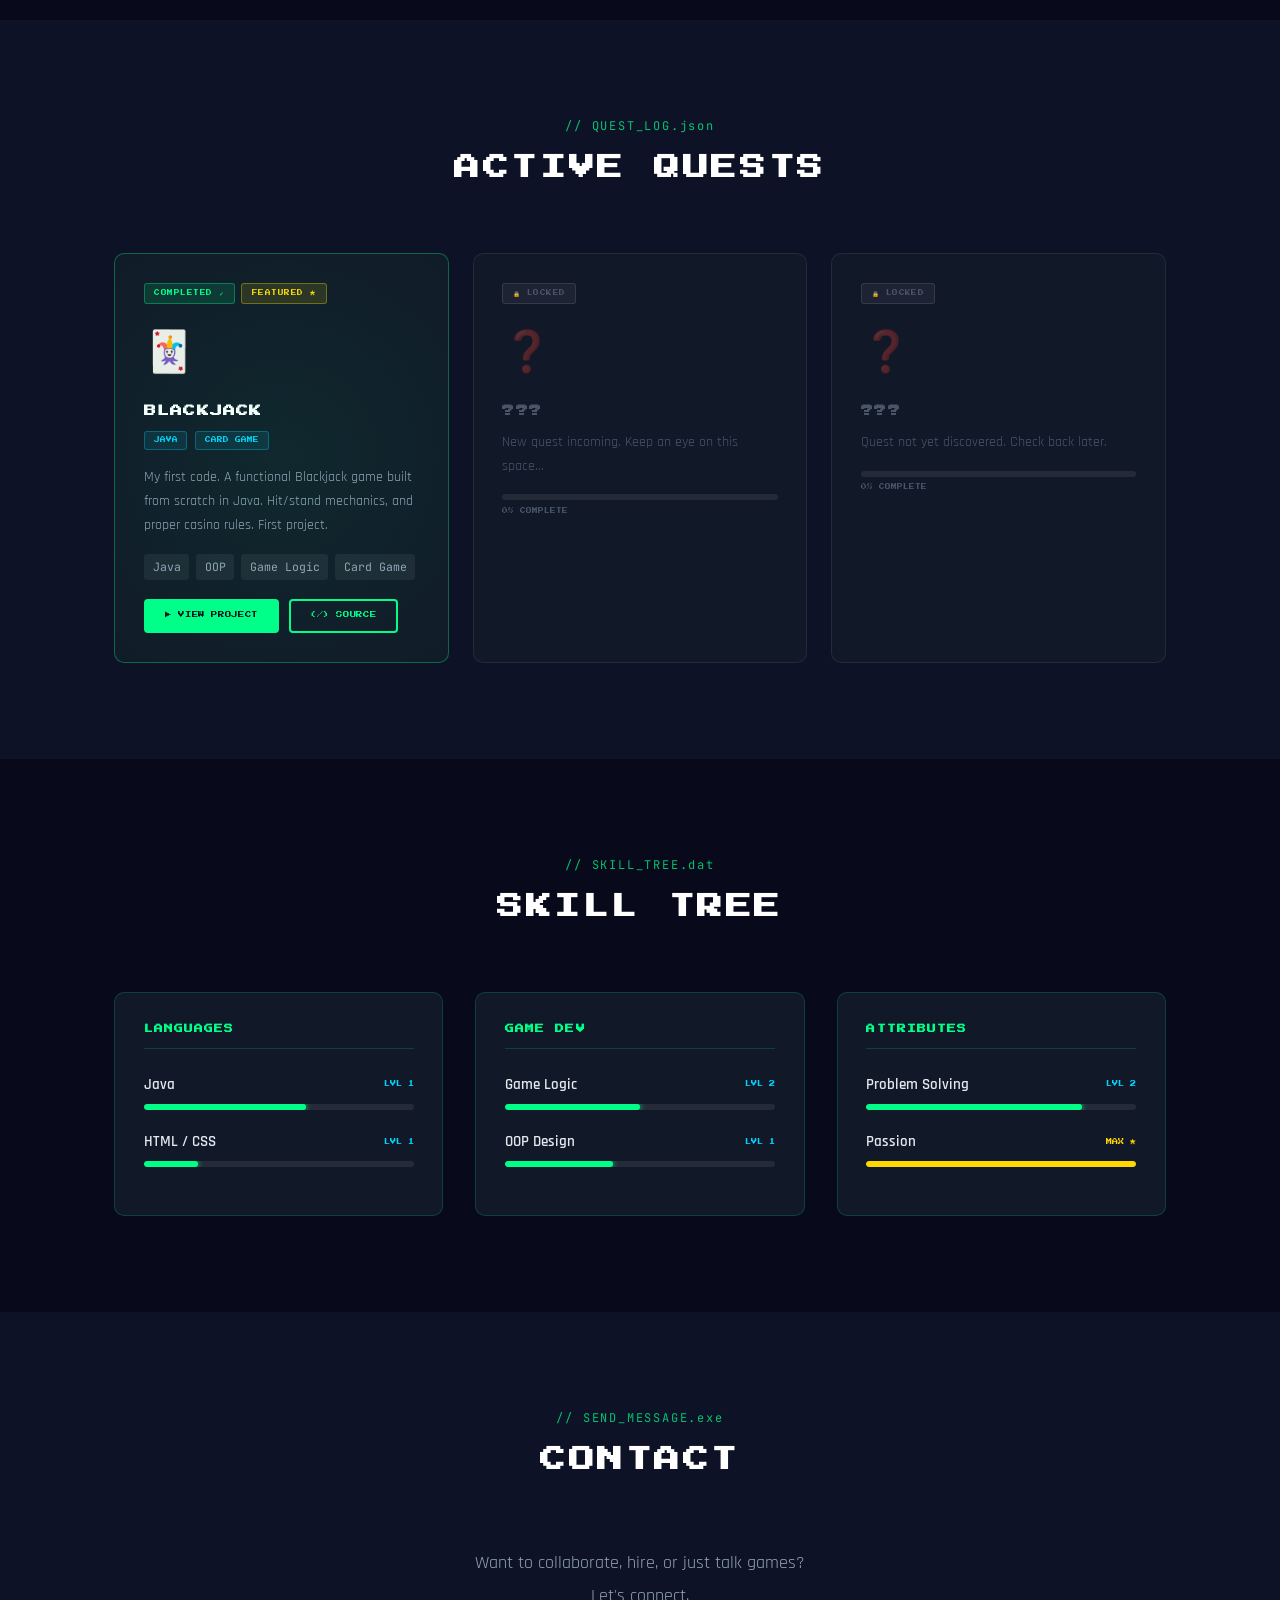
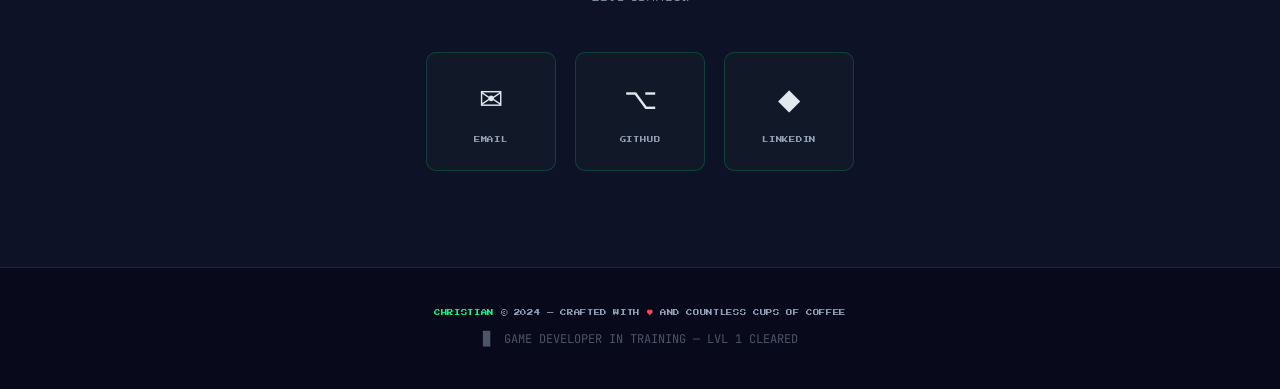
==== commit 1cbe9ebe: "update skill values" ====
--- a/index.html
+++ b/index.html
@@ -202,14 +202,14 @@
           <div class="skill-item">
             <div class="skill-row">
               <span class="skill-name">Java</span>
-              <span class="skill-lv">LVL 6</span>
+              <span class="skill-lv">LVL 1</span>
             </div>
             <div class="xp-bar"><div class="xp-fill animate" data-xp="60"></div></div>
           </div>
           <div class="skill-item">
             <div class="skill-row">
               <span class="skill-name">HTML / CSS</span>
-              <span class="skill-lv">LVL 2</span>
+              <span class="skill-lv">LVL 1</span>
             </div>
             <div class="xp-bar"><div class="xp-fill animate" data-xp="20"></div></div>
           </div>
@@ -220,14 +220,14 @@
           <div class="skill-item">
             <div class="skill-row">
               <span class="skill-name">Game Logic</span>
-              <span class="skill-lv">LVL 5</span>
+              <span class="skill-lv">LVL 2</span>
             </div>
             <div class="xp-bar"><div class="xp-fill animate" data-xp="50"></div></div>
           </div>
           <div class="skill-item">
             <div class="skill-row">
               <span class="skill-name">OOP Design</span>
-              <span class="skill-lv">LVL 4</span>
+              <span class="skill-lv">LVL 1</span>
             </div>
             <div class="xp-bar"><div class="xp-fill animate" data-xp="40"></div></div>
           </div>
@@ -238,7 +238,7 @@
           <div class="skill-item">
             <div class="skill-row">
               <span class="skill-name">Problem Solving</span>
-              <span class="skill-lv">LVL 8</span>
+              <span class="skill-lv">LVL 2</span>
             </div>
             <div class="xp-bar"><div class="xp-fill animate" data-xp="80"></div></div>
           </div>
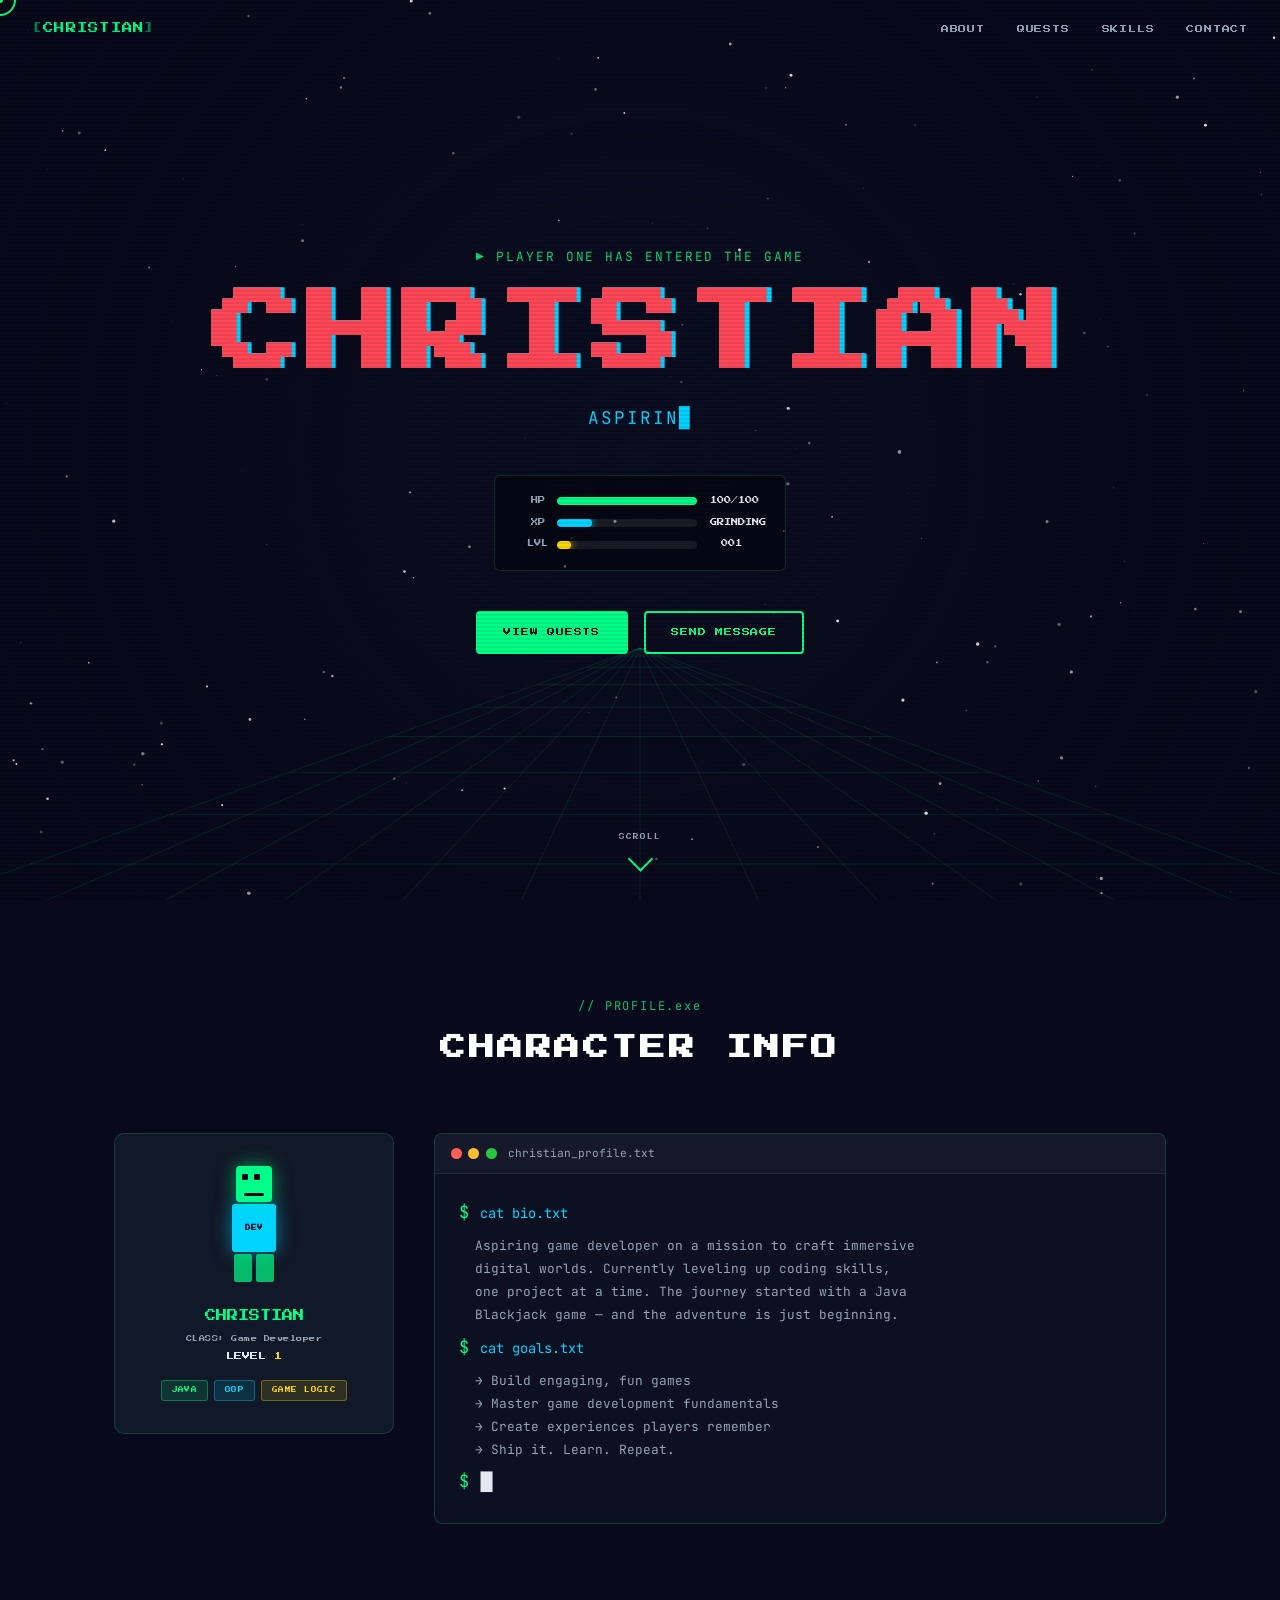
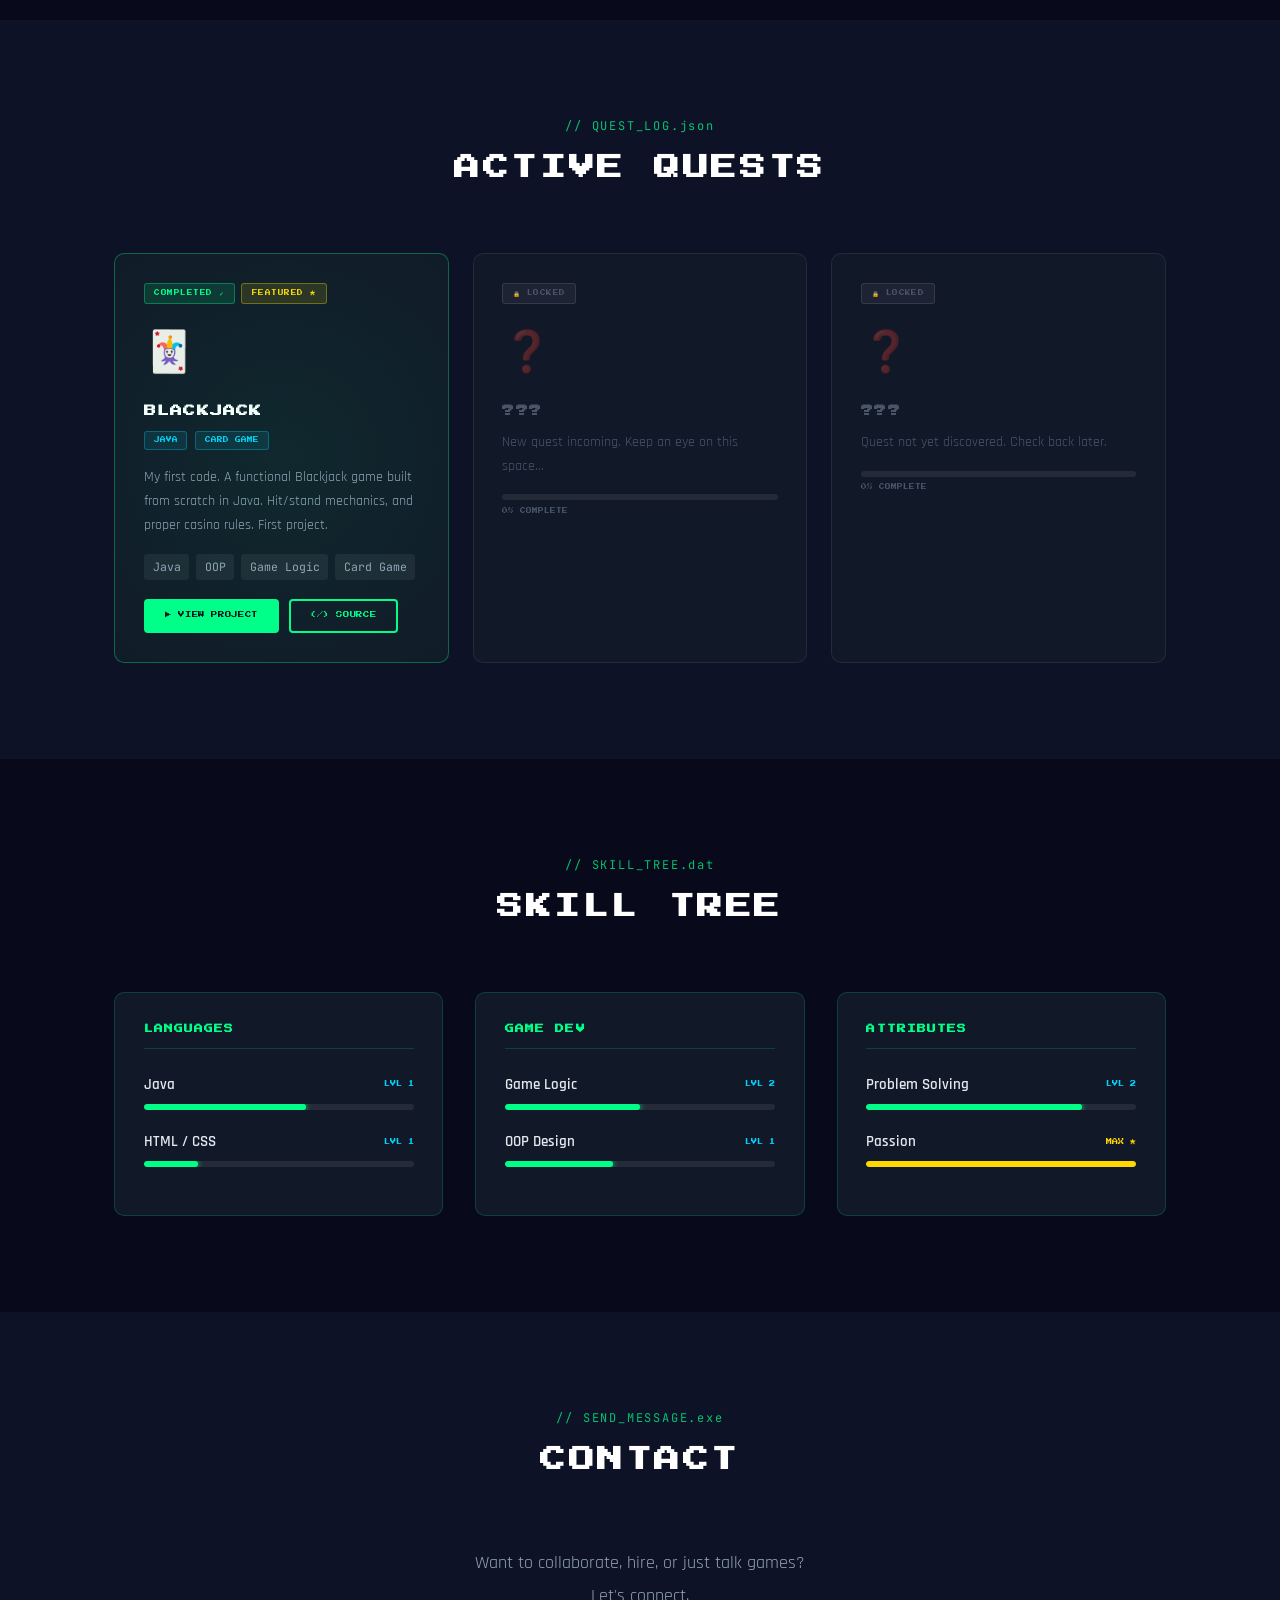
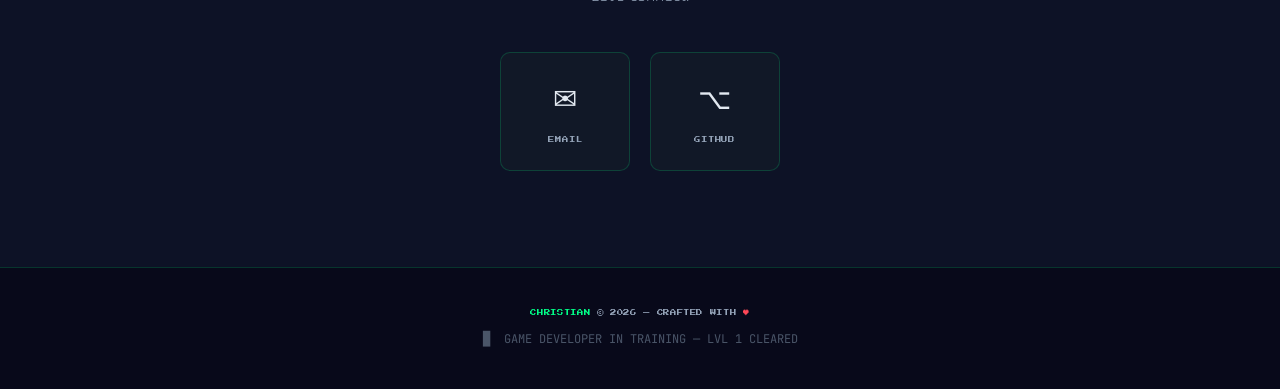
==== commit 6a6f1d91: "Update footer" ====
--- a/index.html
+++ b/index.html
@@ -275,10 +275,6 @@
             <span class="contact-icon">⌥</span>
             <span class="contact-lbl">GITHUB</span>
           </a>
-          <a href="https://linkedin.com" target="_blank" class="contact-card">
-            <span class="contact-icon">◆</span>
-            <span class="contact-lbl">LINKEDIN</span>
-          </a>
         </div>
       </div>
     </div>
@@ -288,8 +284,8 @@
   <footer class="footer">
     <div class="container">
       <p class="footer-copy">
-        <span class="green">CHRISTIAN</span> &copy; 2024 &mdash;
-        CRAFTED WITH <span class="red">♥</span> AND COUNTLESS CUPS OF COFFEE
+        <span class="green">CHRISTIAN</span> &copy; 2026 &mdash;
+        CRAFTED WITH <span class="red">♥</span>
       </p>
       <p class="footer-sub">
         <span class="blink">█</span>&nbsp; GAME DEVELOPER IN TRAINING &mdash; LVL 1 CLEARED
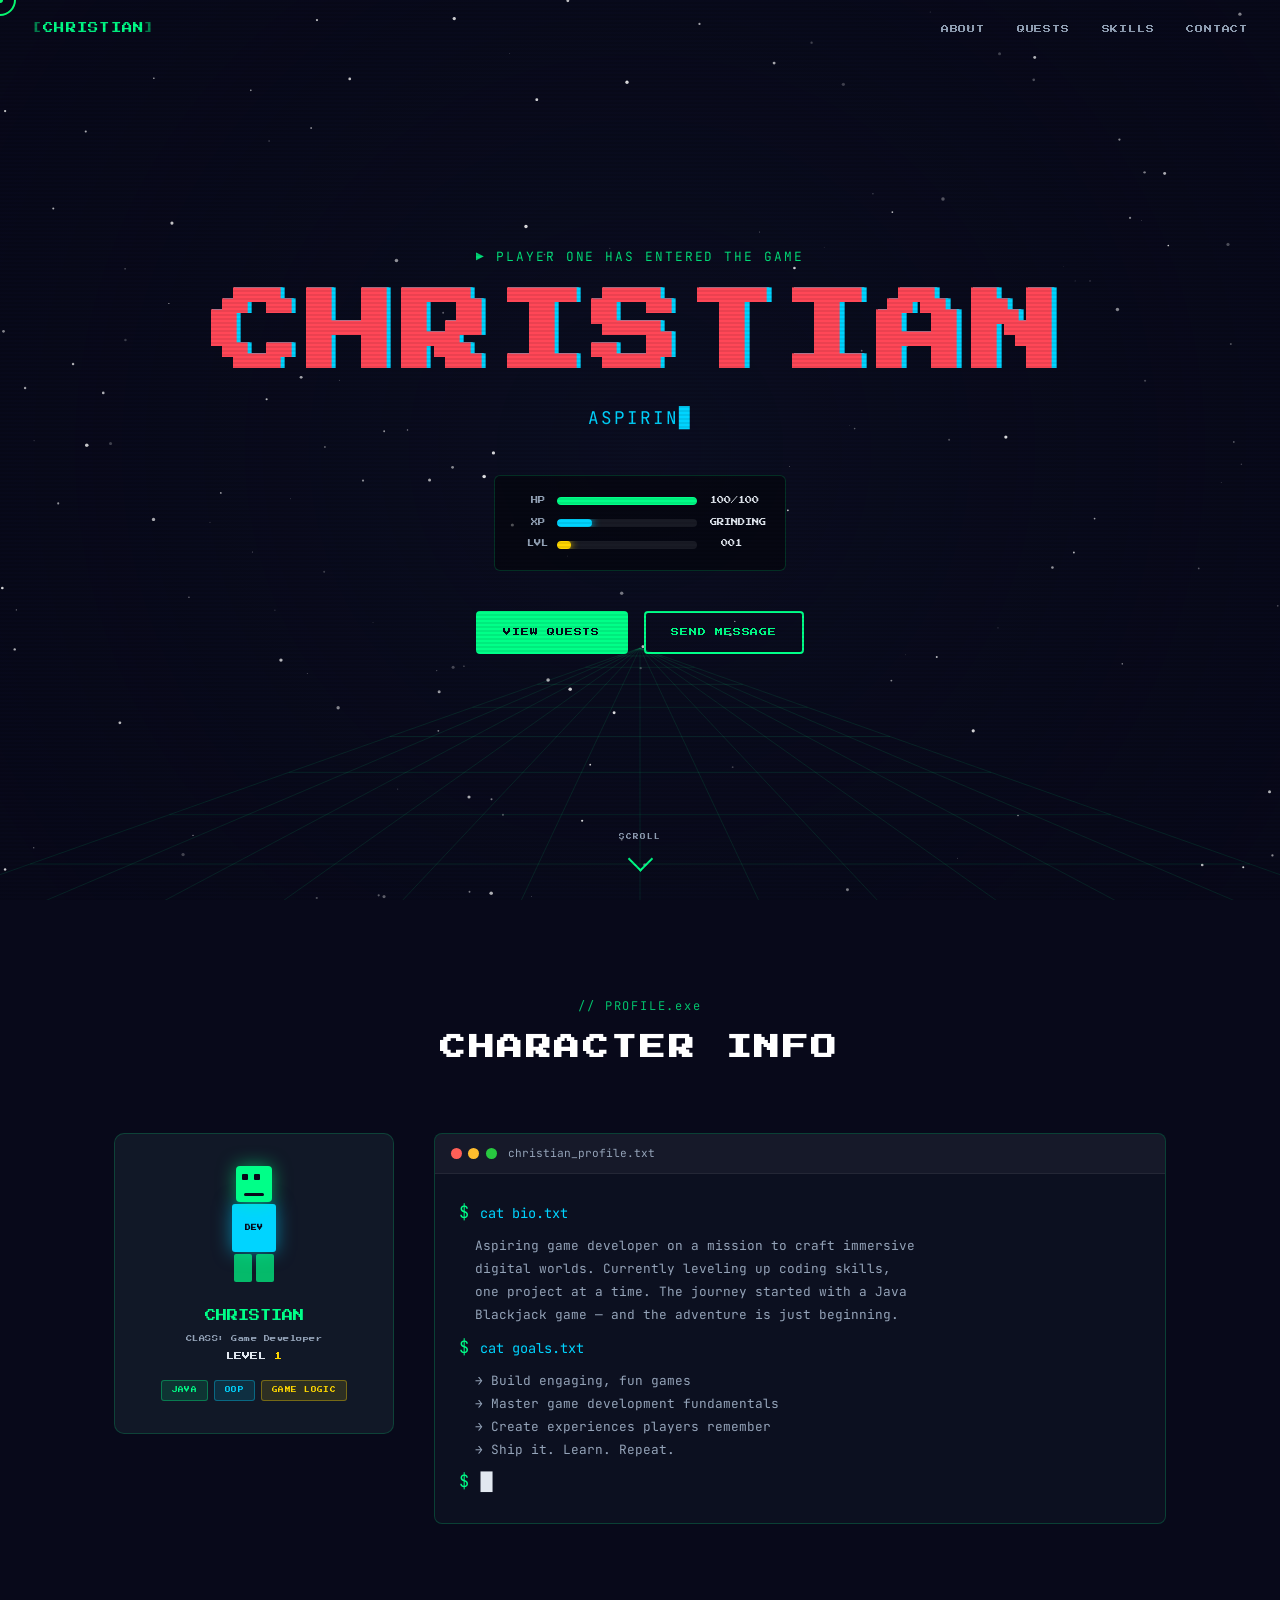
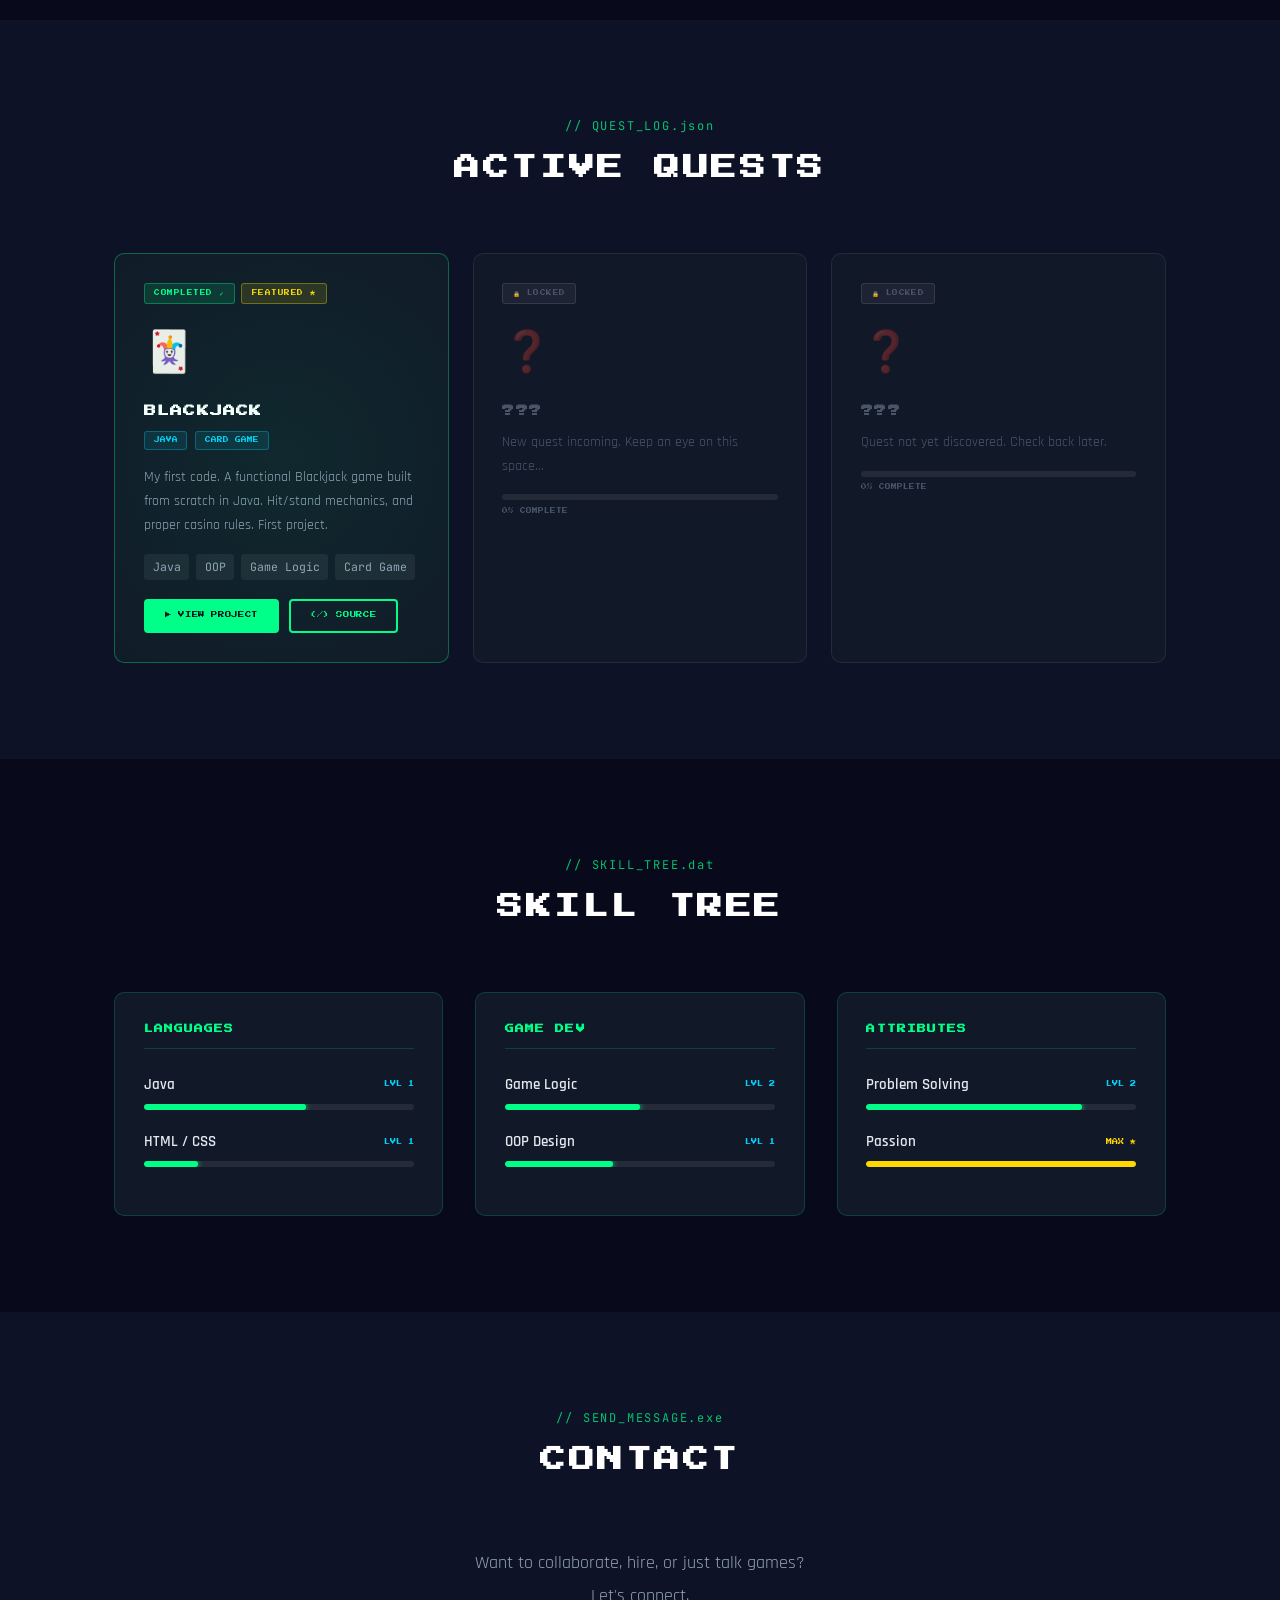
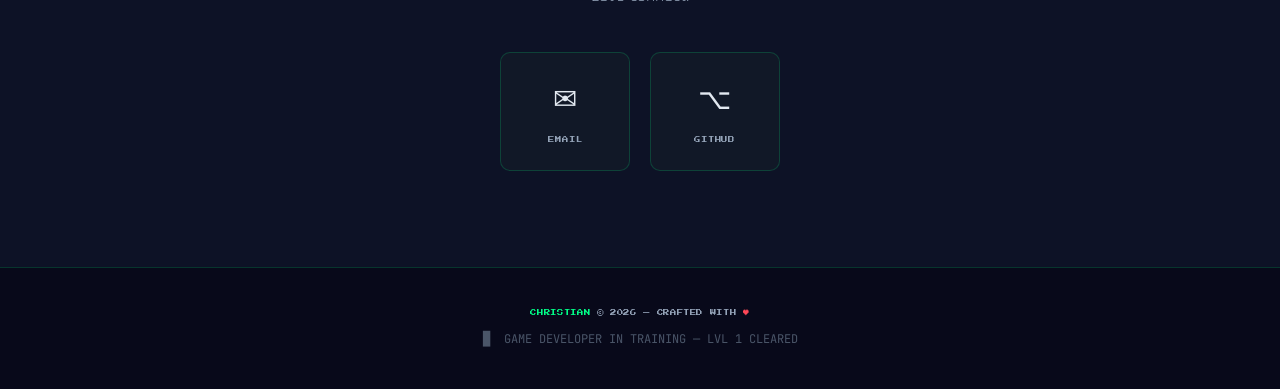
==== commit fb147eba: "updated email to be correct" ====
--- a/index.html
+++ b/index.html
@@ -267,11 +267,11 @@
           Want to collaborate, hire, or just talk games?<br>Let's connect.
         </p>
         <div class="contact-links">
-          <a href="mailto:christian@example.com" class="contact-card">
+          <a href="mailto:sharrockchristian@gmail.com" class="contact-card">
             <span class="contact-icon">✉</span>
             <span class="contact-lbl">EMAIL</span>
           </a>
-          <a href="https://github.com" target="_blank" class="contact-card">
+          <a href="https://github.com/christiansharrock" target="_blank" class="contact-card">
             <span class="contact-icon">⌥</span>
             <span class="contact-lbl">GITHUB</span>
           </a>
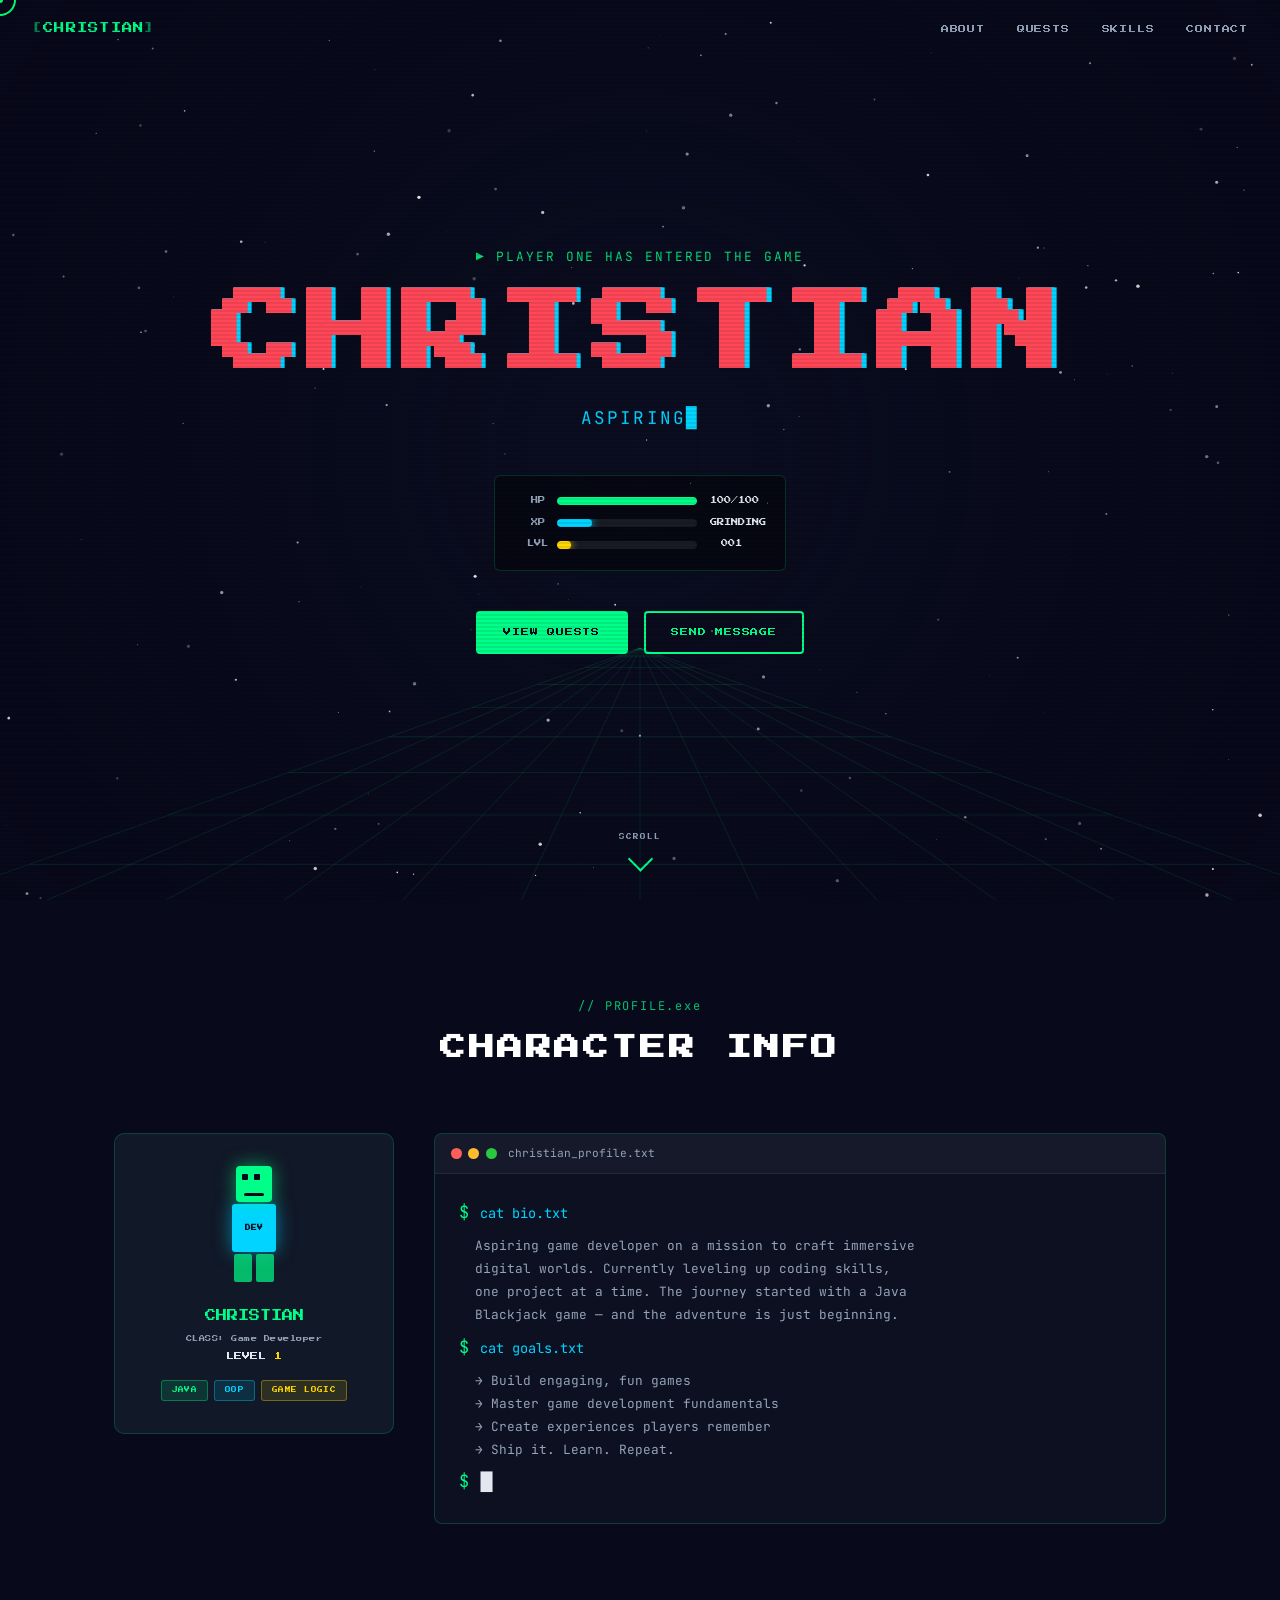
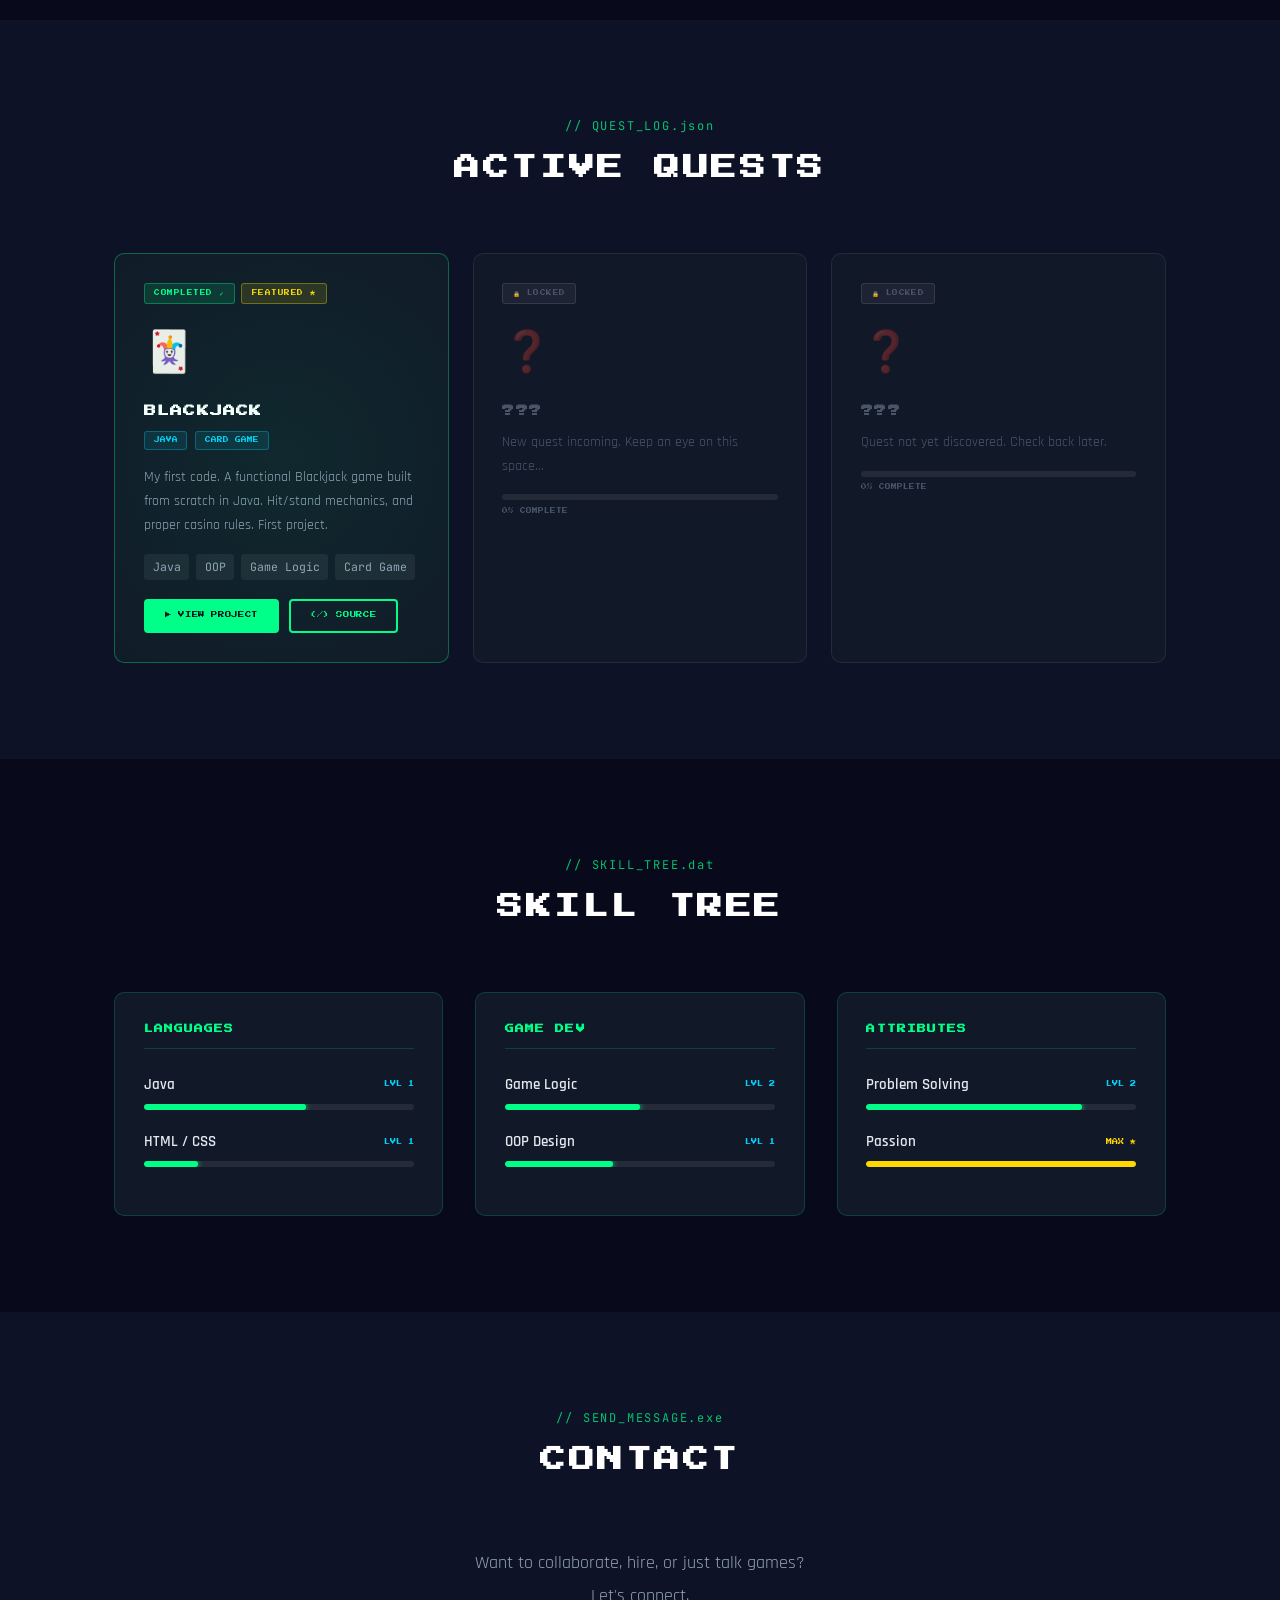
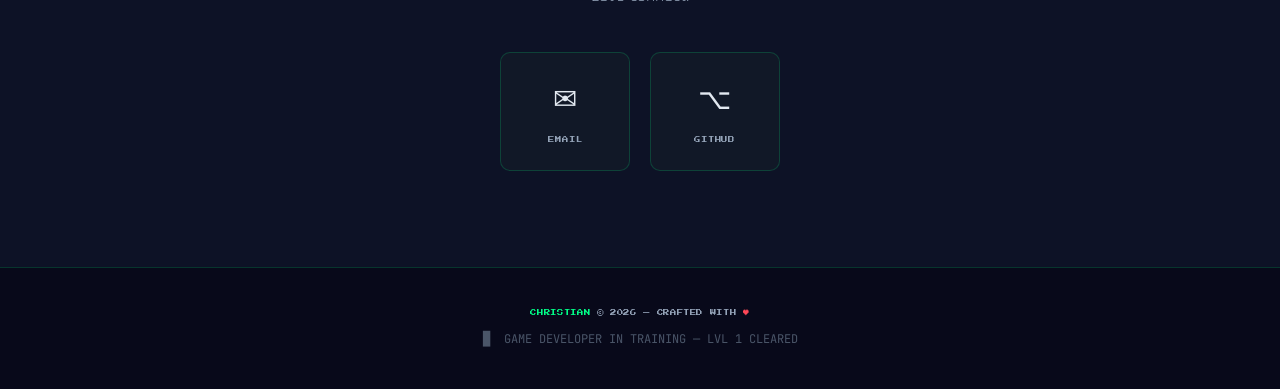
==== commit 26a44ec3: "BlackJack Links" ====
--- a/index.html
+++ b/index.html
@@ -155,8 +155,8 @@
             <span class="chip">Card Game</span>
           </div>
           <div class="project-actions">
-            <a href="blackjack/" class="btn btn-primary btn-sm">▶ VIEW PROJECT</a>
-            <a href="https://github.com" target="_blank" class="btn btn-outline btn-sm">&lt;/&gt; SOURCE</a>
+            <a href="https://github.com/christiansharrock/java_blackjack" class="btn btn-primary btn-sm">▶ VIEW PROJECT</a>
+            <a href="https://github.com/christiansharrock/java_blackjack" target="_blank" class="btn btn-outline btn-sm">&lt;/&gt; SOURCE</a>
           </div>
         </div>
 
